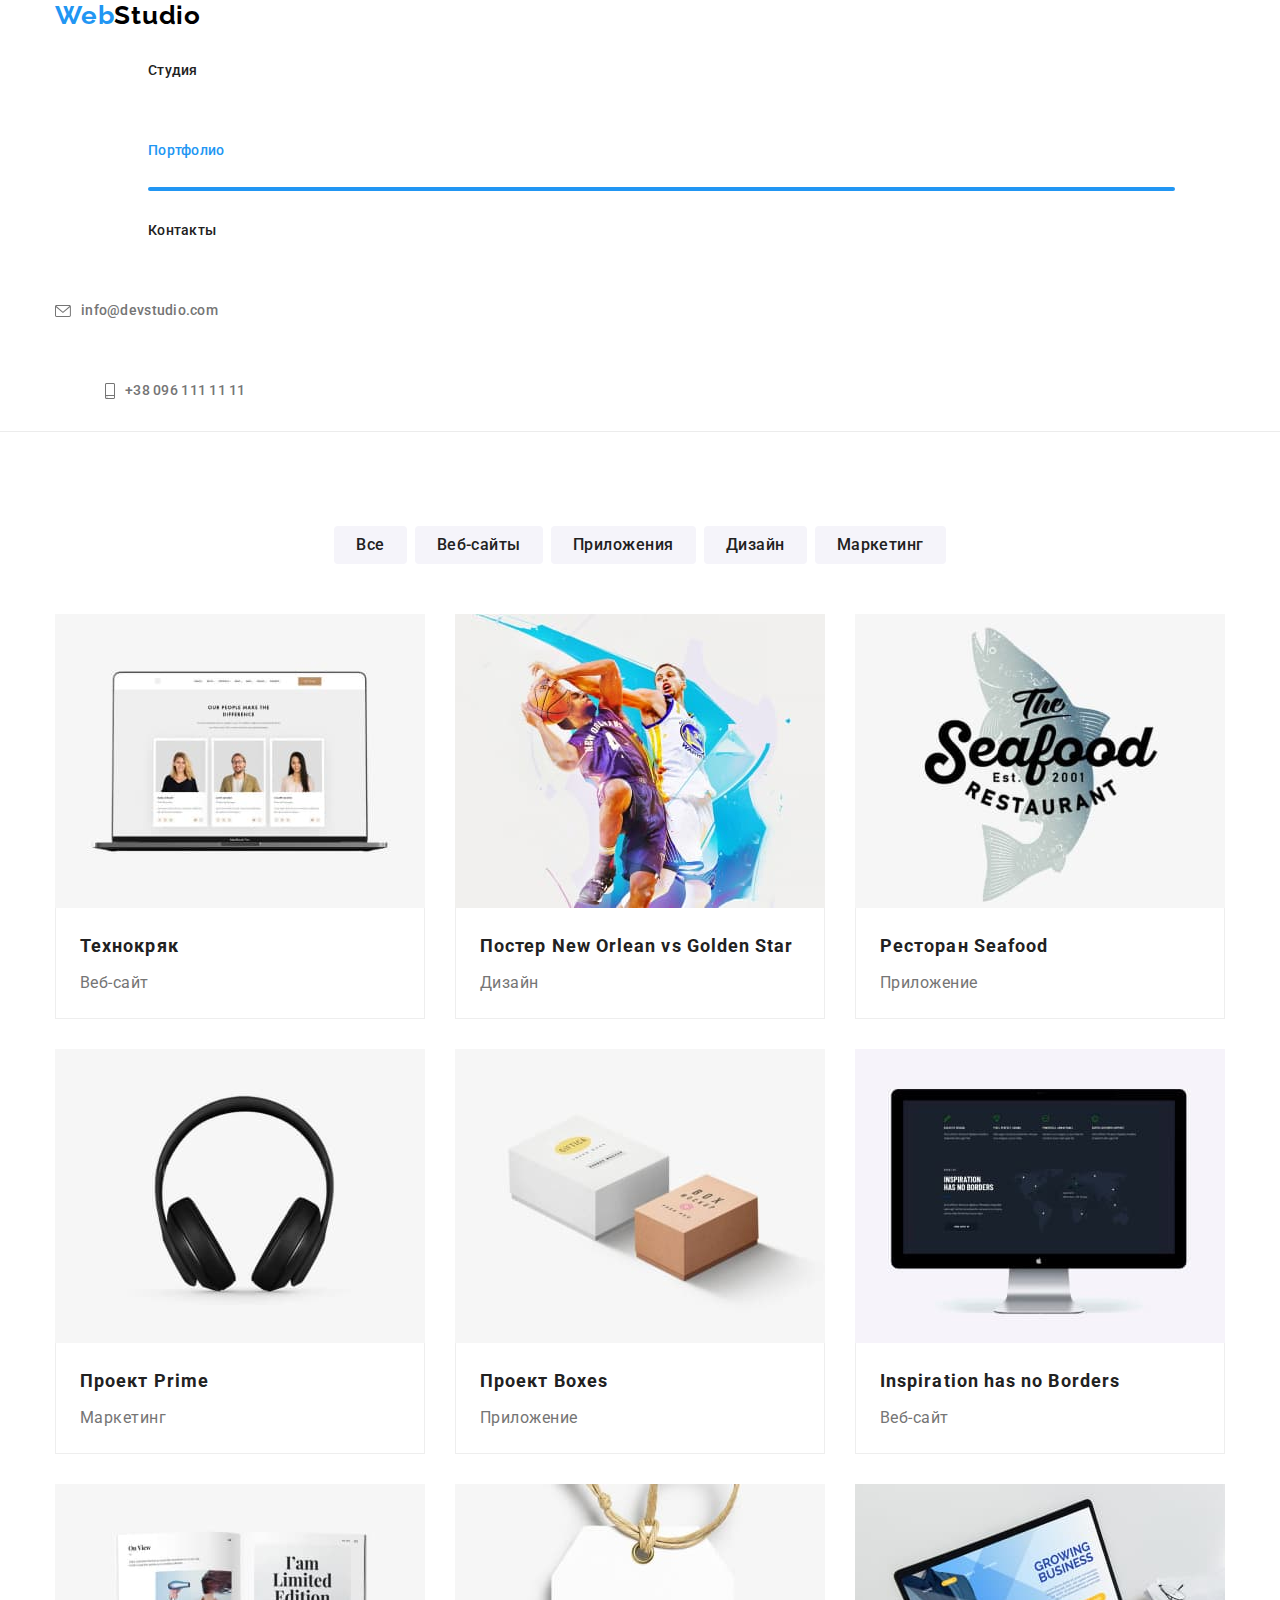
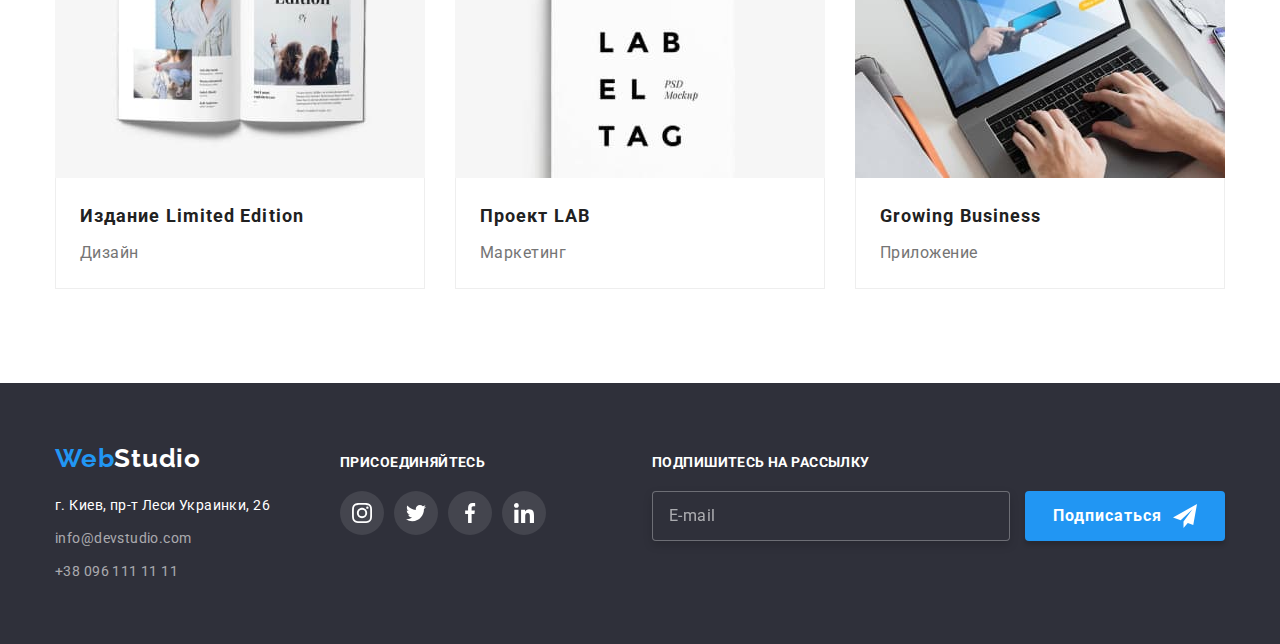
==== portfolio.html @ 49acf30d "Переносит файлы из 7 д.з." ====
<!DOCTYPE html>
<html lang="en">

<head>
    <meta charset="UTF-8">
    <meta name="viewport" content="width=device-width, initial-scale=1.0">
    <title>Document</title>
   
    <link rel="preconnect" href="https://fonts.gstatic.com">
    <link href="https://fonts.googleapis.com/css2?family=Raleway:wght@700&family=Roboto:wght@400;500;700;900&display=swap"
        rel="stylesheet">
    <link rel="stylesheet" href="https://cdnjs.cloudflare.com/ajax/libs/modern-normalize/1.0.0/modern-normalize.min.css">
    <link rel="stylesheet" href="./css/main.min.css">
    
</head>

<body>
<header>
    <div class="container main-nav">
        <nav class="nav">
            <a href="/" class="logo"> Web<span class="logo-header">Studio</span> </a>
            <ul class="site-naw">
                <li class="item"><a href="./index.html" class="link">Студия</a></li>
                <li class="item"><a href="./portfolio.html" class="link current">Портфолио</a></li>
                <li class="item"><a href="" class="link">Контакты</a></li>
            </ul>
        </nav>

        <ul class="contacts-header">
            <li class="item"><a href="mailto:info@devstudio.com" class="contacts">
                    <svg class="contacts-icon" width="16px" height="12px">
                        <use href="./imeges/symbol-defs.svg#icon-mail"></use>
                    </svg>
                    info@devstudio.com</a></li>
            <li class="item"><a href="tel:+380961111111" class="contacts">
                    <svg class="contacts-icon" width="10px" height="16px">
                        <use href="./imeges/symbol-defs.svg#icon-tel"></use>
                    </svg>
                    +38 096 111 11 11</a></li>
        </ul>
    </div>
</header>
    <main>
      <section class="portfolio">
          <div class="container">
            <h1 class="visually-hidden">Портфолио</h1>
            <ul class="portfolio-button">
               <li class="item"><button type="button" class="button">Все</button></li>
               <li class="item"><button type="button" class="button">Веб-сайты</button></li>
               <li class="item"><button type="button" class="button">Приложения</button></li>
               <li class="item"><button type="button" class="button">Дизайн</button></li>
               <li class="item"><button type="button" class="button">Маркетинг</button></li>
            </ul>
            <ul class="portfolio-item">
                <li class="item"> <a href="" class="portfolio-link">
                    <div class="portfolio-thumb">
                    <img src="./imeges/technocryk.jpg" alt="Технокряк" width="370">
                    <div class="portfolio-overlay">
                    <p class="text">Технокряк это современная площадка распространения коронавируса. Компании используют эту платформу для цифрового
                    шпионажа и атак на защищённые сервера конкурентов.</p>
                    </div>
                    </div>
                    <div class="portfolio-card">
                      <h2>Технокряк</h2>
                      <p class="subtitle">Веб-сайт</p>
                    </div>
                    </a>
               
                </li>
                <li class="item"> <a href="" class="portfolio-link">
                    <div class="portfolio-thumb">
                    <img src="./imeges/poster.jpg" alt="Постер New Orlean vs Golden Star" width="370">
                    <div class="portfolio-overlay">
                        <p class="text">Технокряк это современная площадка распространения коронавируса. Компании используют эту платформу
                            для цифрового
                            шпионажа и атак на защищённые сервера конкурентов.</p>
                    </div>
                    </div>
                    <div class="portfolio-card">
                      <h2>Постер New Orlean vs Golden Star</h2>
                      <p class="subtitle">Дизайн</p>
                    </div>
                    </a>
                </li>
                <li class="item"> <a href="" class="portfolio-link">
                    <div class="portfolio-thumb">
                    <img src="./imeges/restaurant.jpg" alt="Ресторан Seafood" width="370">
                    <div class="portfolio-overlay">
                        <p class="text">Технокряк это современная площадка распространения коронавируса. Компании используют эту платформу
                            для цифрового
                            шпионажа и атак на защищённые сервера конкурентов.</p>
                    </div>
                    </div>
                    <div class="portfolio-card">
                      <h2>Ресторан Seafood</h2>
                      <p class="subtitle">Приложение</p>
                    </div>
                    </a>
                </li>
                <li class="item"> <a href="" class="portfolio-link">
                    <div class="portfolio-thumb">
                    <img src="./imeges/prime.jpg" alt="Проект Prime" width="370">
                    <div class="portfolio-overlay">
                        <p class="text">Технокряк это современная площадка распространения коронавируса. Компании используют эту платформу
                            для цифрового
                            шпионажа и атак на защищённые сервера конкурентов.</p>
                    </div>
                    </div>
                    <div class="portfolio-card">
                      <h2>Проект Prime</h2>
                      <p class="subtitle">Маркетинг</p>
                    </div>
                    </a>
                </li>
                <li class="item"> <a href="" class="portfolio-link">
                    <div class="portfolio-thumb">
                    <img src="./imeges/boxes.jpg" alt="Проект Boxes" width="370">
                    <div class="portfolio-overlay">
                        <p class="text">Технокряк это современная площадка распространения коронавируса. Компании используют эту платформу
                            для цифрового
                            шпионажа и атак на защищённые сервера конкурентов.</p>
                    </div>
                    </div>
                    <div class="portfolio-card">
                      <h2>Проект Boxes</h2>
                      <p class="subtitle">Приложение</p>
                    </div>
                    </a>
                </li>
                <li class="item"> <a href="" class="portfolio-link">
                    <div class="portfolio-thumb">
                    <img src="./imeges/inspiration.jpg" alt="Inspiration has no Borders" width="370">
                    <div class="portfolio-overlay">
                        <p class="text">Технокряк это современная площадка распространения коронавируса. Компании используют эту платформу
                            для цифрового
                            шпионажа и атак на защищённые сервера конкурентов.</p>
                    </div>
                    </div>
                    <div class="portfolio-card">
                       <h2>Inspiration has no Borders</h2>
                       <p class="subtitle">Веб-сайт</p>
                    </div>
                    </a>
                </li>
                <li class="item"> <a href="" class="portfolio-link">
                    <div class="portfolio-thumb">
                    <img src="./imeges/edition.jpg" alt="Издание Limited Edition" width="370">
                    <div class="portfolio-overlay">
                        <p class="text">Технокряк это современная площадка распространения коронавируса. Компании используют эту платформу
                            для цифрового
                            шпионажа и атак на защищённые сервера конкурентов.</p>
                    </div>
                    </div>
                    <div class="portfolio-card">
                      <h2>Издание Limited Edition</h2>
                      <p class="subtitle">Дизайн</p>
                    </div>
                    </a>
                </li>
                <li class="item"> <a href="" class="portfolio-link">
                    <div class="portfolio-thumb">
                    <img src="./imeges/lab.jpg" alt="Проект LAB" width="370">
                    <div class="portfolio-overlay">
                        <p class="text">Технокряк это современная площадка распространения коронавируса. Компании используют эту платформу
                            для цифрового
                            шпионажа и атак на защищённые сервера конкурентов.</p>
                    </div>
                    </div>
                    <div class="portfolio-card">
                       <h2>Проект LAB</h2>
                       <p class="subtitle">Маркетинг</p>
                    </div>
                    </a>
                </li>
                <li class="item"> <a href="" class="portfolio-link">
                    <div class="portfolio-thumb">
                    <img src="./imeges/business.jpg" alt="Growing Business" width="370">
                    <div class="portfolio-overlay">
                        <p class="text">Технокряк это современная площадка распространения коронавируса. Компании используют эту платформу
                            для цифрового
                            шпионажа и атак на защищённые сервера конкурентов.</p>
                    </div>
                    </div>
                    <div class="portfolio-card">
                       <h2>Growing Business</h2>
                       <p class="subtitle">Приложение</p>
                    </div>
                    </a>
                </li>
            </ul>
            </div>
       </section>


    </main>
    <footer>
        <div class="container footer">
            <div>
                <a href="/" class="logo">Web<span class="logo-footer">Studio</span> </a>
                <address>
                    г. Киев, пр-т Леси Украинки, 26
                    <a href="mailto:info@devstudio.com" class="mail">info@devstudio.com</a>
                    <a href="tel:+380961111111">+38 096 111 11 11</a>
                </address>
            </div>
            <div class="social-networks-footer">
                <p>присоединяйтесь</p>
                <ul class="networks">
                    <li class="networks-item">
                        <a href="" class="networks-link">
                            <svg class="networks-icon">
                                <use href="./imeges/symbol-defs.svg#icon-instagram"></use>
                            </svg>
                        </a>
                    </li>
                    <li class="networks-item">
                        <a href="" class="networks-link">
                            <svg class="networks-icon">
                                <use href="./imeges/symbol-defs.svg#icon-twitter"></use>
                            </svg>
                        </a>
                    </li>
                    <li class="networks-item">
                        <a href="" class="networks-link">
                            <svg class="networks-icon">
                                <use href="./imeges/symbol-defs.svg#icon-facebook"></use>
                            </svg>
                        </a>
                    </li>
                    <li class="networks-item">
                        <a href="" class="networks-link">
                            <svg class="networks-icon">
                                <use href="./imeges/symbol-defs.svg#icon-linkedin"></use>
                            </svg>
                        </a>
                    </li>
                </ul>
            </div>
        <form class="form-footer">
            <p>Подпишитесь на рассылку</p>
        
            <label class="subscription">
                <input class="email-footer" type="email" name="subscription" placeholder="E-mail">
            </label>
        
            <button type="submit" class="button-form-footer">Подписаться
                <svg class="button-send" width="24px" height="24px">
                    <use href="./imeges/symbol-defs.svg#icon-send"></use>
                </svg>
        
            </button>
        </form>
        </div>
    </footer>
</body>
</html>
---- css/main.min.css ----
.visually-hidden{position:absolute;width:1px;height:1px;margin:-1px;border:0;padding:0;white-space:nowrap;-webkit-clip-path:inset(100%);clip-path:inset(100%);clip:rect(0 0 0 0);overflow:hidden}body{color:#757575;font-family:Roboto,sans-serif}ul{padding:0;margin:0;list-style:none}a{text-decoration:none}img{display:block;max-width:100%;height:auto}.container{margin-left:auto;margin-right:auto;padding-left:15px;padding-right:15px}@media screen and (min-width: 480px){.container{width:480px}}@media screen and (min-width: 768px){.container{width:768px}}@media screen and (min-width: 1200px){.container{width:1200px}}header{border-bottom-width:1px;border-bottom-style:solid;border-bottom-color:#ececec;background:#fff}.site-naw{margin-left:93px;font-weight:500;font-size:14px;line-height:1.14;letter-spacing:.02em}.site-naw .item:not(:last-child){margin-right:50px}.site-naw .link{display:block;padding-top:32px;padding-bottom:32px;color:#212121;-webkit-transition:250ms cubic-bezier(0.4, 0, 0.2, 1);transition:250ms cubic-bezier(0.4, 0, 0.2, 1)}.site-naw .link:hover,.site-naw .link:focus,.site-naw .link.current{color:#2196f3}.site-naw .link.current{position:relative}.site-naw .link.current::after{position:absolute;left:0;bottom:0;content:"";display:block;width:100%;height:4px;border-radius:2px;background:#2196f3}.contacts-header{margin-left:auto;font-weight:500;font-size:14px;line-height:1.14;letter-spacing:.02em}.contacts-header .item+.item{margin-left:50px}.contacts{display:-webkit-box;display:-ms-flexbox;display:flex;-webkit-box-align:center;-ms-flex-align:center;align-items:center;padding-top:32px;padding-bottom:32px;color:#757575;-webkit-transition:250ms cubic-bezier(0.4, 0, 0.2, 1);transition:250ms cubic-bezier(0.4, 0, 0.2, 1)}.contacts:hover,.contacts:focus{color:#2196f3}.contacts-icon{margin-right:10px;fill:currentColor}.logo{color:#2196f3;font-family:Raleway,sans-serif;font-weight:700;font-size:26px;line-height:1.19;letter-spacing:.03em}.logo-header{color:#000000}.logo-footer{color:#fff}footer{padding-top:60px;padding-bottom:60px;background:#2f303a}address{margin-top:20px;color:#fff;font-style:normal;font-weight:400;font-size:14px;line-height:1.71;letter-spacing:.03em}address>a{color:rgba(255,255,255,0.6);font-weight:400;font-size:14px;line-height:1.71;letter-spacing:.03em;-webkit-transition:250ms cubic-bezier(0.4, 0, 0.2, 1);transition:250ms cubic-bezier(0.4, 0, 0.2, 1)}address>a:hover,address>a:focus{color:#2196f3}.mail{display:block;margin-top:9px;margin-bottom:9px}.footer{display:-webkit-box;display:-ms-flexbox;display:flex}.social-networks-footer{width:206px;height:80px;margin-top:12px;margin-left:70px}.social-networks-footer p,.form-footer p{margin-top:0;margin-bottom:20px;color:#fff;font-weight:700;font-size:14px;line-height:1.14;letter-spacing:.03em;text-transform:uppercase}.networks{display:-webkit-box;display:-ms-flexbox;display:flex}.networks-item:not(:last-child){margin-right:10px}.networks-link{display:-webkit-box;display:-ms-flexbox;display:flex;-webkit-box-pack:center;-ms-flex-pack:center;justify-content:center;-webkit-box-align:center;-ms-flex-align:center;align-items:center;width:44px;height:44px;border-radius:50%;background-color:rgba(255,255,255,0.1);-webkit-transition:250ms cubic-bezier(0.4, 0, 0.2, 1);transition:250ms cubic-bezier(0.4, 0, 0.2, 1)}.networks-link:hover{background-color:#2196f3}.networks-icon{width:20px;height:20px;fill:#fff}.form-footer{margin-top:12px;margin-left:auto}.email-footer{width:358px;height:50px;padding:15px 16px;border:1px solid rgba(255,255,255,0.3);border-radius:4px;background:#2f303a;color:#fff;font-weight:400;font-size:16px;line-height:1.25;letter-spacing:.03em;-webkit-filter:drop-shadow(0px 4px 4px rgba(0,0,0,0.15));filter:drop-shadow(0px 4px 4px rgba(0,0,0,0.15))}.email-footer::-webkit-input-placeholder{color:rgba(255,255,255,0.6);font-weight:400;font-size:16px;line-height:1.25;letter-spacing:.03em}.email-footer:-ms-input-placeholder{color:rgba(255,255,255,0.6);font-weight:400;font-size:16px;line-height:1.25;letter-spacing:.03em}.email-footer::-ms-input-placeholder{color:rgba(255,255,255,0.6);font-weight:400;font-size:16px;line-height:1.25;letter-spacing:.03em}.email-footer::placeholder{color:rgba(255,255,255,0.6);font-weight:400;font-size:16px;line-height:1.25;letter-spacing:.03em}.subscription{margin:0;padding:0}.button-form-footer{display:-webkit-inline-box;display:-ms-inline-flexbox;display:inline-flex;-webkit-box-pack:justify;-ms-flex-pack:justify;justify-content:space-between;-webkit-box-align:center;-ms-flex-align:center;align-items:center;width:200px;height:50px;margin-left:11px;padding:10px 28px 10px 28px;border-radius:4px;border:none;background-color:#2196f3;color:#fff;font-family:inherit;font-weight:700;font-size:16px;line-height:1.88;letter-spacing:.06em;cursor:pointer;-webkit-box-shadow:0px 4px 4px rgba(0,0,0,0.15);box-shadow:0px 4px 4px rgba(0,0,0,0.15)}.hero{height:600px;margin-left:auto;margin-right:auto;padding-top:200px;padding-bottom:200px;background:#2f303a;background-image:-webkit-gradient(linear, left top, right top, from(rgba(47,48,58,0.4)), to(rgba(47,48,58,0.4))),url(../imeges/hero-image.jpg);background-image:linear-gradient(to right, rgba(47,48,58,0.4), rgba(47,48,58,0.4)),url(../imeges/hero-image.jpg);background-repeat:no-repeat;background-position:center}.hero-title{margin-top:0;margin-bottom:30px;color:#fff;font-weight:900;font-size:44px;line-height:1.36;letter-spacing:.06em;text-align:center;text-transform:uppercase}.button-hero{display:-webkit-box;display:-ms-flexbox;display:flex;-webkit-box-align:center;-ms-flex-align:center;align-items:center;text-align:center;margin-left:auto;margin-right:auto;padding:10px 32px;border-radius:4px;border:0;background-color:#2196f3;color:#fff;font-family:inherit;font-weight:700;font-size:16px;line-height:1.88;letter-spacing:.06em;cursor:pointer;-webkit-box-shadow:0px 4px 4px rgba(0,0,0,0.15);box-shadow:0px 4px 4px rgba(0,0,0,0.15);-webkit-transition:250ms cubic-bezier(0.4, 0, 0.2, 1);transition:250ms cubic-bezier(0.4, 0, 0.2, 1)}.button-hero:hover,.button-hero:focus{background:#188ce8}.benefits,.preview,.portfolio{background:#fff}.benefits{padding-top:94px;padding-bottom:94px}.benefits-item{display:-webkit-box;display:-ms-flexbox;display:flex}.benefits-item .item:not(:last-child){margin-right:30px}.icon{width:270px;height:120px;padding:25px 100px;margin-bottom:30px;border-radius:4px;background:#f5f4fa}.benefits-icon{width:70px;height:70px}.benefits h2{margin-top:0;margin-bottom:0}.benefits h3{margin-top:0;margin-bottom:10;color:#212121;font-weight:700;font-size:14px;line-height:1.14;letter-spacing:.03em;text-transform:uppercase}.benefits p{margin-top:0;margin-bottom:0;width:270px;color:#757575;font-weight:400;font-size:14px;line-height:1.71;letter-spacing:.03em}.preview{padding-top:0;padding-bottom:94px}.preview h2,.command h2,.clients h2{margin-top:0;margin-bottom:50px;color:#212121;font-weight:700;font-size:36px;line-height:1.16;letter-spacing:.03em;text-align:center}.preview-item{display:-webkit-box;display:-ms-flexbox;display:flex}.preview-item .item:not(:last-child){margin-right:30px}.preview-item .item{position:relative}.preview-title{position:absolute;left:0;bottom:0;display:-webkit-box;display:-ms-flexbox;display:flex;-webkit-box-pack:center;-ms-flex-pack:center;justify-content:center;-webkit-box-align:center;-ms-flex-align:center;align-items:center;margin-top:0;margin-bottom:0;width:100%;height:70px;background:rgba(47,48,58,0.8);color:#fff;font-weight:700;font-size:14px;line-height:1.14;letter-spacing:.03em;text-transform:uppercase}.command{padding-top:94px;padding-bottom:94px;background:#f5f4fa}.command-item{display:-webkit-box;display:-ms-flexbox;display:flex}.command-item .item{padding-bottom:30px;overflow:hidden;border-radius:0px 0px 4px 4px;background:#fff;-webkit-box-shadow:0px 1px 3px rgba(0,0,0,0.12),0px 1px 1px rgba(0,0,0,0.14),0px 2px 1px rgba(0,0,0,0.2);box-shadow:0px 1px 3px rgba(0,0,0,0.12),0px 1px 1px rgba(0,0,0,0.14),0px 2px 1px rgba(0,0,0,0.2)}.command-item .item:not(:last-child){margin-right:30px}.command h3{margin-top:30px;margin-bottom:10px;color:#212121;font-weight:500;font-size:16px;line-height:1.19;letter-spacing:.03em;text-align:center}.command p{margin-top:0;margin-bottom:16px;color:#757575;font-weight:400;font-size:16px;line-height:1.19;letter-spacing:.03em;text-align:center}.social-networks{display:-webkit-box;display:-ms-flexbox;display:flex;padding-right:32px;padding-left:32px}.social-networks-link{display:-webkit-box;display:-ms-flexbox;display:flex;-webkit-box-pack:center;-ms-flex-pack:center;justify-content:center;-webkit-box-align:center;-ms-flex-align:center;align-items:center;width:44px;height:44px;border-radius:50%;color:#afb1b8;-webkit-transition:250ms cubic-bezier(0.4, 0, 0.2, 1);transition:250ms cubic-bezier(0.4, 0, 0.2, 1)}.social-networks-link:hover,.social-networks-link:focus{background-color:#2196f3;color:#fff}.social-networks-item:not(:last-child){margin-right:10px}.social-networks-icon{width:20px;height:20px;fill:currentColor}.clients{padding-top:94px;padding-bottom:94px}.clients-item{display:-webkit-box;display:-ms-flexbox;display:flex}.clients-item .item:not(:last-child){margin-right:30px}.clients-link{display:-webkit-box;display:-ms-flexbox;display:flex;-webkit-box-align:center;-ms-flex-align:center;align-items:center;-webkit-box-pack:center;-ms-flex-pack:center;justify-content:center;width:170px;height:90px;border:1px solid;border-radius:4px;color:#afb1b8;-webkit-transition:250ms cubic-bezier(0.4, 0, 0.2, 1);transition:250ms cubic-bezier(0.4, 0, 0.2, 1)}.clients-link:hover,.clients-link:focus{color:#2196f3}.clients-icon{fill:currentColor}.portfolio{padding-top:94px;padding-bottom:94px}.portfolio-button{display:-webkit-box;display:-ms-flexbox;display:flex;-webkit-box-pack:center;-ms-flex-pack:center;justify-content:center;margin-bottom:50px}.button{padding:6px 22px;border-radius:4px;border:0;background:#f5f4fa;color:#212121;font-family:inherit;font-weight:500;font-size:16px;line-height:1.62;letter-spacing:.03em;text-align:center;cursor:pointer;-webkit-transition:250ms cubic-bezier(0.4, 0, 0.2, 1);transition:250ms cubic-bezier(0.4, 0, 0.2, 1)}.button:hover,.button:focus{background:#2196f3;color:#fff;-webkit-box-shadow:0px 3px 1px rgba(0,0,0,0.1),0px 1px 2px rgba(0,0,0,0.08),0px 2px 2px rgba(0,0,0,0.12);box-shadow:0px 3px 1px rgba(0,0,0,0.1),0px 1px 2px rgba(0,0,0,0.08),0px 2px 2px rgba(0,0,0,0.12)}.portfolio-button .item:not(:last-child){margin-right:8px}.portfolio h1{margin-top:0;margin-bottom:0}.portfolio-item{display:-webkit-box;display:-ms-flexbox;display:flex;-ms-flex-wrap:wrap;flex-wrap:wrap}.portfolio-card{padding:20px 24px;border-right-width:1px;border-right-style:solid;border-right-color:#eee;border-bottom-width:1px;border-bottom-style:solid;border-bottom-color:#eee;border-left-width:1px;border-left-style:solid;border-left-color:#eee}.portfolio-item .item{width:calc((100% - 60px) / 3);margin-right:30px;margin-bottom:30px;overflow:hidden;-webkit-transition:250ms cubic-bezier(0.4, 0, 0.2, 1);transition:250ms cubic-bezier(0.4, 0, 0.2, 1)}.portfolio-item .item:hover,.portfolio-item .item:focus{-webkit-box-shadow:0px 1px 1px rgba(0,0,0,0.12),0px 4px 4px rgba(0,0,0,0.06),1px 4px 6px rgba(0,0,0,0.16);box-shadow:0px 1px 1px rgba(0,0,0,0.12),0px 4px 4px rgba(0,0,0,0.06),1px 4px 6px rgba(0,0,0,0.16)}.portfolio-item .item:nth-child(3n){margin-right:0}.portfolio-item .item:nth-last-child(-n+3){margin-bottom:0}.portfolio-thumb{position:relative;overflow:hidden}.portfolio-overlay{position:absolute;bottom:0;left:0;width:100%;height:100%;background:rgba(33,150,243,0.9);-webkit-transform:translateY(100%);transform:translateY(100%);-webkit-transition:-webkit-transform 250ms cubic-bezier(0.4, 0, 0.2, 1);transition:-webkit-transform 250ms cubic-bezier(0.4, 0, 0.2, 1);transition:transform 250ms cubic-bezier(0.4, 0, 0.2, 1);transition:transform 250ms cubic-bezier(0.4, 0, 0.2, 1), -webkit-transform 250ms cubic-bezier(0.4, 0, 0.2, 1)}.text{position:absolute;top:50%;left:50%;-webkit-transform:translate(-50%, -50%);transform:translate(-50%, -50%);display:inline-block;margin:0;width:322px;height:168px;color:#fff;font-weight:400;font-size:18px;line-height:1.55;letter-spacing:.03em}.portfolio-link:hover .portfolio-overlay,.portfolio-link:focus .portfolio-overlay{-webkit-transform:translateY(0);transform:translateY(0)}.portfolio h2{margin-top:0;margin-bottom:4px;color:#212121;font-weight:700;font-size:18px;line-height:2;letter-spacing:.06em}.subtitle{margin-top:0;margin-bottom:0;color:#757575;font-weight:400;font-size:16px;line-height:1.88;letter-spacing:.03em}.backdrop{position:fixed;z-index:2;top:0;left:0;width:100%;height:100%;background:rgba(0,0,0,0.2);opacity:1;-webkit-transition:opacity 250ms cubic-bezier(0.4, 0, 0.2, 1);transition:opacity 250ms cubic-bezier(0.4, 0, 0.2, 1)}.backdrop.is-hidden{opacity:0;pointer-events:none}.backdrop.is-hidden .modal{-webkit-transform:translate(-50%, -50%) scale(1, 1);transform:translate(-50%, -50%) scale(1, 1)}.modal{position:absolute;top:50%;left:50%;width:528px;height:581px;border-radius:4px;padding:40px;background:#fff;-webkit-box-shadow:0px 1px 3px rgba(0,0,0,0.12),0px 1px 1px rgba(0,0,0,0.14),0px 2px 1px rgba(0,0,0,0.2);box-shadow:0px 1px 3px rgba(0,0,0,0.12),0px 1px 1px rgba(0,0,0,0.14),0px 2px 1px rgba(0,0,0,0.2);-webkit-transform:translate(-50%, -50%) scale(1);transform:translate(-50%, -50%) scale(1);-webkit-transition:-webkit-transform 250ms cubic-bezier(0.4, 0, 0.2, 1);transition:-webkit-transform 250ms cubic-bezier(0.4, 0, 0.2, 1);transition:transform 250ms cubic-bezier(0.4, 0, 0.2, 1);transition:transform 250ms cubic-bezier(0.4, 0, 0.2, 1), -webkit-transform 250ms cubic-bezier(0.4, 0, 0.2, 1)}.button-modal{position:absolute;top:8px;right:8px;width:30px;height:30px;border-radius:50%;cursor:pointer;background:#fff;border:1px solid rgba(0,0,0,0.1);color:#000000;-webkit-transition:250ms cubic-bezier(0.4, 0, 0.2, 1);transition:250ms cubic-bezier(0.4, 0, 0.2, 1)}.button-modal:hover,.button-modal:focus{outline:#ffffff00;color:#2196f3}.close{fill:currentColor}.caption-modal{margin-top:0;margin-bottom:12px;color:#212121;font-weight:700;font-size:20px;line-height:1.15;letter-spacing:.03em;text-align:center}.modal-name,.modal-phone,.modal-email{position:relative;display:block;margin-bottom:10px}.person,.phone,.email{position:absolute;bottom:11px;left:12px;margin:0;color:#000000;fill:currentColor}.input-name,.input-tel,.input-email{width:100%;height:40px;padding-left:42px;border:1px solid rgba(33,33,33,0.2);border-radius:4px;-webkit-transition:250ms cubic-bezier(0.4, 0, 0.2, 1);transition:250ms cubic-bezier(0.4, 0, 0.2, 1)}.input-name:focus,.input-name:focus,.input-name:focus,.input-tel:focus,.input-tel:focus,.input-tel:focus,.input-email:focus,.input-email:focus,.input-email:focus{outline:transparent;border:1px solid #2196f3}.input-name:focus+.person,.input-tel:focus+.phone,.input-email:focus+.email{color:#2196f3}.comment{resize:none;width:100%;height:120px;margin-bottom:20px;padding:12px 16px;border:1px solid rgba(33,33,33,0.2);border-radius:4px}.comment:focus{outline:transparent;border:1px solid #2196f3}.comment::-webkit-input-placeholder{color:rgba(117,117,117,0.5);font-weight:400;font-size:12px;line-height:1.16;letter-spacing:.01em}.comment:-ms-input-placeholder{color:rgba(117,117,117,0.5);font-weight:400;font-size:12px;line-height:1.16;letter-spacing:.01em}.comment::-ms-input-placeholder{color:rgba(117,117,117,0.5);font-weight:400;font-size:12px;line-height:1.16;letter-spacing:.01em}.comment::placeholder{color:rgba(117,117,117,0.5);font-weight:400;font-size:12px;line-height:1.16;letter-spacing:.01em}.modal-name span,.modal-phone span,.modal-email span,.modal-comment span{display:block;margin-top:0;margin-bottom:4px;color:#757575;font-weight:400;font-size:12px;line-height:1.17;letter-spacing:.01em}.modal-agreement span{color:#757575;font-weight:400;font-size:14px;line-height:1.71;letter-spacing:.03em}.contract{margin-left:5px;color:#2196f3;-webkit-text-decoration-line:underline;text-decoration-line:underline}.check-input{position:absolute;width:1px;height:1px;margin:-1px;border:0;padding:0;white-space:nowrap;-webkit-clip-path:inset(100%);clip-path:inset(100%);clip:rect(0 0 0 0);overflow:hidden}.check-box{position:absolute;width:16px;height:15px;left:52px;bottom:124px;background-image:url(../imeges/check-off.svg)}.check-input:checked+.check-box{background-image:url(../imeges/check-on.svg)}.check{display:-webkit-box;display:-ms-flexbox;display:flex;-webkit-box-pack:end;-ms-flex-pack:end;justify-content:flex-end;margin-right:12px}.send{width:200px;height:50px;border-radius:4px;border:0;margin-top:30px;margin-left:124px;background:#2196f3;font-weight:700;font-size:16px;line-height:1.88;letter-spacing:.06em;color:#fff;-webkit-box-shadow:0px 4px 4px rgba(0,0,0,0.15);box-shadow:0px 4px 4px rgba(0,0,0,0.15);cursor:pointer;-webkit-transition:250ms cubic-bezier(0.4, 0, 0.2, 1);transition:250ms cubic-bezier(0.4, 0, 0.2, 1)}.send:hover,.send:focus{background:#188ce8}
/*# sourceMappingURL=main.min.css.map */
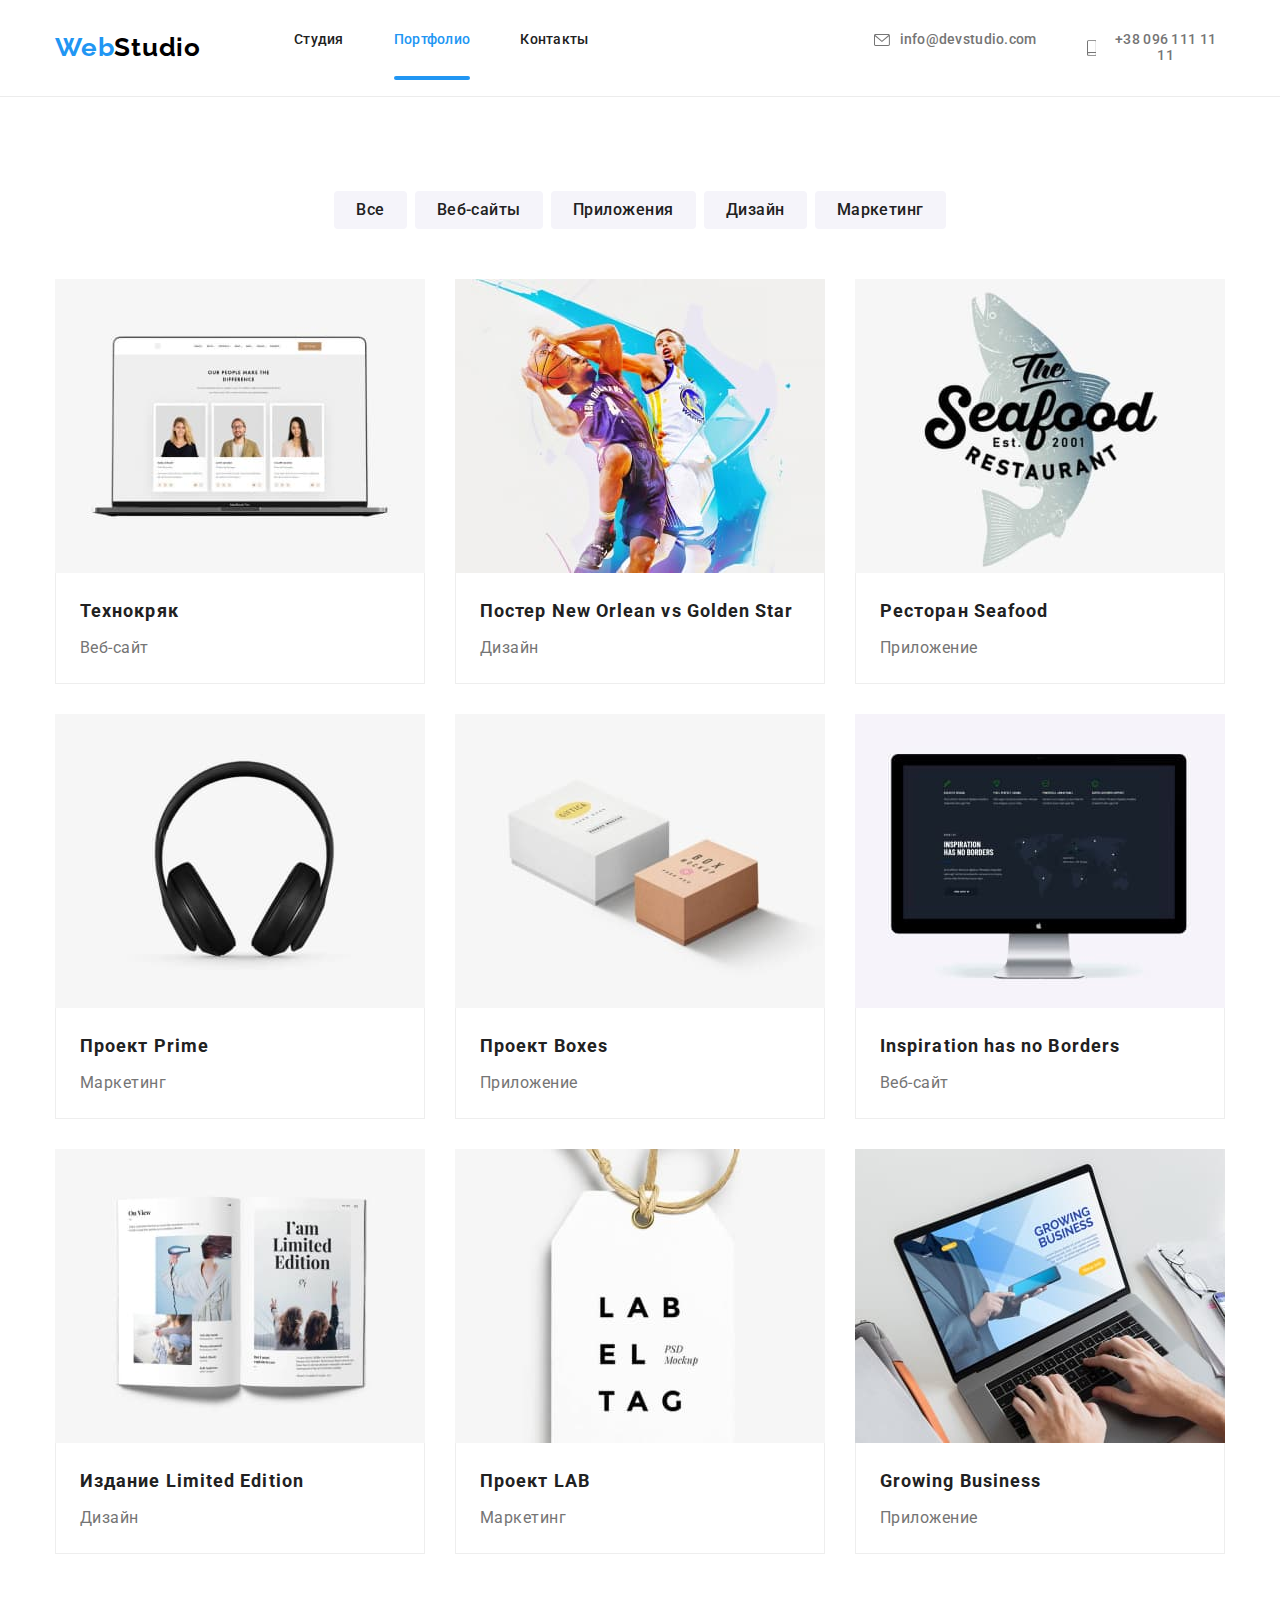
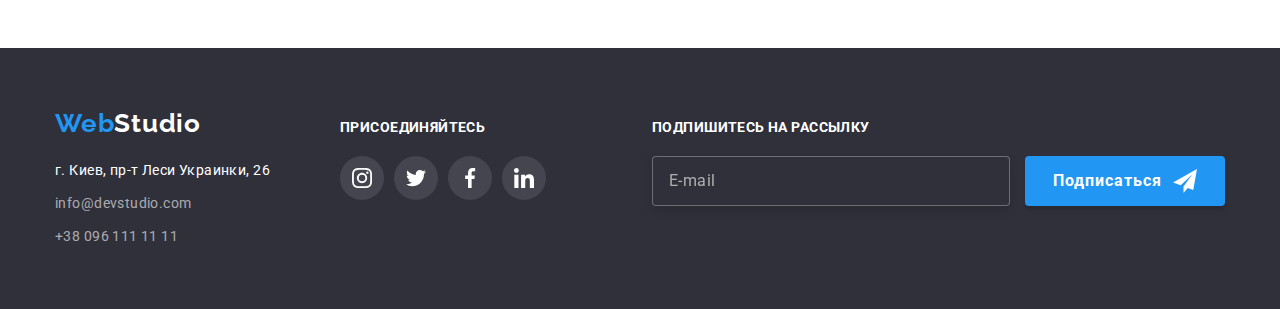
==== commit 583bbfda: "Добавляет адаптивную верстку странице portfolio" ====
--- a/portfolio.html
+++ b/portfolio.html
@@ -17,27 +17,42 @@
 <body>
 <header>
     <div class="container main-nav">
-        <nav class="nav">
-            <a href="/" class="logo"> Web<span class="logo-header">Studio</span> </a>
+        <div class="naw">
+
+            <a href="#" class="logo ">Web<span class="logo-header">Studio</span></a>
+
+            <button type="button" class="menu-button" aria-expanded="false" aria-controls="menu-container"
+                data-menu-button>
+                <svg width="40px" height="40px" aria-label="Переключатель мобильного меню">
+                    <use class="icon-cross" href="./imeges/symbol-defs.svg#icon-close-menu"></use>
+                    <use class="icon-menu" href="./imeges/symbol-defs.svg#icon-menu"></use> -->
+
+                </svg>
+            </button>
+
+        </div>
+
+        <div class="menu-container" id="menu-container" data-menu>
             <ul class="site-naw">
                 <li class="item"><a href="./index.html" class="link">Студия</a></li>
                 <li class="item"><a href="./portfolio.html" class="link current">Портфолио</a></li>
                 <li class="item"><a href="" class="link">Контакты</a></li>
             </ul>
-        </nav>
-
-        <ul class="contacts-header">
-            <li class="item"><a href="mailto:info@devstudio.com" class="contacts">
-                    <svg class="contacts-icon" width="16px" height="12px">
-                        <use href="./imeges/symbol-defs.svg#icon-mail"></use>
-                    </svg>
-                    info@devstudio.com</a></li>
-            <li class="item"><a href="tel:+380961111111" class="contacts">
-                    <svg class="contacts-icon" width="10px" height="16px">
-                        <use href="./imeges/symbol-defs.svg#icon-tel"></use>
-                    </svg>
-                    +38 096 111 11 11</a></li>
-        </ul>
+
+            <ul class="contacts-header">
+                <li class="item"><a href="mailto:info@devstudio.com" class="contacts">
+                        <svg class="contacts-icon" width="16px" height="12px">
+                            <use href="./imeges/symbol-defs.svg#icon-mail"></use>
+                        </svg>
+                        info@devstudio.com</a></li>
+                <li class="item"><a href="tel:+380961111111" class="contacts">
+                        <svg class="contacts-icon" width="10px" height="16px">
+                            <use href="./imeges/symbol-defs.svg#icon-tel"></use>
+                        </svg>
+                        +38 096 111 11 11</a></li>
+            </ul>
+        </div>
+
     </div>
 </header>
     <main>
@@ -54,7 +69,23 @@
             <ul class="portfolio-item">
                 <li class="item"> <a href="" class="portfolio-link">
                     <div class="portfolio-thumb">
-                    <img src="./imeges/technocryk.jpg" alt="Технокряк" width="370">
+                      <!-- <picture>
+
+                        <source 
+                          srcset="./imeges/technocryk+.webp 1x, ./imeges/technocryk@2x.webp 2x" 
+                          type="image/webp" 
+                        /> 
+
+                        <img 
+                          srcset="./imeges/technocryk+.jpg 1x, ./imeges/technocryk@2x.jpg 2x" 
+                          src="./imeges/technocryk+.jpg" 
+                          alt="Технокряк" 
+                          sizes="(min-width: 1200px) 33.333vw, (min-width: 768px) 50vw, 100vw "
+                        />
+
+                      </picture> -->
+
+                    <img src="./imeges/technocryk.jpg" alt="Технокряк" width="370"> 
                     <div class="portfolio-overlay">
                     <p class="text">Технокряк это современная площадка распространения коронавируса. Компании используют эту платформу для цифрового
                     шпионажа и атак на защищённые сервера конкурентов.</p>
@@ -195,61 +226,65 @@
     </main>
     <footer>
         <div class="container footer">
-            <div>
-                <a href="/" class="logo">Web<span class="logo-footer">Studio</span> </a>
-                <address>
-                    г. Киев, пр-т Леси Украинки, 26
-                    <a href="mailto:info@devstudio.com" class="mail">info@devstudio.com</a>
-                    <a href="tel:+380961111111">+38 096 111 11 11</a>
-                </address>
+            <div class="footer-contacts">
+                <div class="link-footer">
+                    <a href="/" class="logo">Web<span class="logo-footer">Studio</span> </a>
+                    <address>
+                        г. Киев, пр-т Леси Украинки, 26
+                        <a href="mailto:info@devstudio.com" class="mail">info@devstudio.com</a>
+                        <a href="tel:+380961111111">+38 096 111 11 11</a>
+                    </address>
+                </div>
+                <div class="social-networks-footer">
+                    <p>присоединяйтесь</p>
+                    <ul class="networks">
+                        <li class="networks-item">
+                            <a href="" class="networks-link">
+                                <svg class="networks-icon">
+                                    <use href="./imeges/symbol-defs.svg#icon-instagram"></use>
+                                </svg>
+                            </a>
+                        </li>
+                        <li class="networks-item">
+                            <a href="" class="networks-link">
+                                <svg class="networks-icon">
+                                    <use href="./imeges/symbol-defs.svg#icon-twitter"></use>
+                                </svg>
+                            </a>
+                        </li>
+                        <li class="networks-item">
+                            <a href="" class="networks-link">
+                                <svg class="networks-icon">
+                                    <use href="./imeges/symbol-defs.svg#icon-facebook"></use>
+                                </svg>
+                            </a>
+                        </li>
+                        <li class="networks-item">
+                            <a href="" class="networks-link">
+                                <svg class="networks-icon">
+                                    <use href="./imeges/symbol-defs.svg#icon-linkedin"></use>
+                                </svg>
+                            </a>
+                        </li>
+                    </ul>
+                </div>
             </div>
-            <div class="social-networks-footer">
-                <p>присоединяйтесь</p>
-                <ul class="networks">
-                    <li class="networks-item">
-                        <a href="" class="networks-link">
-                            <svg class="networks-icon">
-                                <use href="./imeges/symbol-defs.svg#icon-instagram"></use>
-                            </svg>
-                        </a>
-                    </li>
-                    <li class="networks-item">
-                        <a href="" class="networks-link">
-                            <svg class="networks-icon">
-                                <use href="./imeges/symbol-defs.svg#icon-twitter"></use>
-                            </svg>
-                        </a>
-                    </li>
-                    <li class="networks-item">
-                        <a href="" class="networks-link">
-                            <svg class="networks-icon">
-                                <use href="./imeges/symbol-defs.svg#icon-facebook"></use>
-                            </svg>
-                        </a>
-                    </li>
-                    <li class="networks-item">
-                        <a href="" class="networks-link">
-                            <svg class="networks-icon">
-                                <use href="./imeges/symbol-defs.svg#icon-linkedin"></use>
-                            </svg>
-                        </a>
-                    </li>
-                </ul>
-            </div>
-        <form class="form-footer">
-            <p>Подпишитесь на рассылку</p>
-        
-            <label class="subscription">
-                <input class="email-footer" type="email" name="subscription" placeholder="E-mail">
-            </label>
-        
-            <button type="submit" class="button-form-footer">Подписаться
-                <svg class="button-send" width="24px" height="24px">
-                    <use href="./imeges/symbol-defs.svg#icon-send"></use>
-                </svg>
-        
-            </button>
-        </form>
+    
+            <form class="form-footer">
+                <p>Подпишитесь на рассылку</p>
+    
+                <label class="subscription">
+                    <input class="email-footer" type="email" name="subscription" placeholder="E-mail">
+                </label>
+    
+                <button type="submit" class="button-form-footer">Подписаться
+                    <svg class="button-send" width="24px" height="24px">
+                        <use href="./imeges/symbol-defs.svg#icon-send"></use>
+                    </svg>
+    
+                </button>
+            </form>
+    
         </div>
     </footer>
 </body>
--- a/css/main.min.css
+++ b/css/main.min.css
@@ -1,2 +1,2 @@
-.visually-hidden{position:absolute;width:1px;height:1px;margin:-1px;border:0;padding:0;white-space:nowrap;-webkit-clip-path:inset(100%);clip-path:inset(100%);clip:rect(0 0 0 0);overflow:hidden}body{color:#757575;font-family:Roboto,sans-serif}ul{padding:0;margin:0;list-style:none}a{text-decoration:none}img{display:block;max-width:100%;height:auto}.container{margin-left:auto;margin-right:auto;padding-left:15px;padding-right:15px}@media screen and (min-width: 480px){.container{width:480px}}@media screen and (min-width: 768px){.container{width:768px}}@media screen and (min-width: 1200px){.container{width:1200px}}header{border-bottom-width:1px;border-bottom-style:solid;border-bottom-color:#ececec;background:#fff}.site-naw{margin-left:93px;font-weight:500;font-size:14px;line-height:1.14;letter-spacing:.02em}.site-naw .item:not(:last-child){margin-right:50px}.site-naw .link{display:block;padding-top:32px;padding-bottom:32px;color:#212121;-webkit-transition:250ms cubic-bezier(0.4, 0, 0.2, 1);transition:250ms cubic-bezier(0.4, 0, 0.2, 1)}.site-naw .link:hover,.site-naw .link:focus,.site-naw .link.current{color:#2196f3}.site-naw .link.current{position:relative}.site-naw .link.current::after{position:absolute;left:0;bottom:0;content:"";display:block;width:100%;height:4px;border-radius:2px;background:#2196f3}.contacts-header{margin-left:auto;font-weight:500;font-size:14px;line-height:1.14;letter-spacing:.02em}.contacts-header .item+.item{margin-left:50px}.contacts{display:-webkit-box;display:-ms-flexbox;display:flex;-webkit-box-align:center;-ms-flex-align:center;align-items:center;padding-top:32px;padding-bottom:32px;color:#757575;-webkit-transition:250ms cubic-bezier(0.4, 0, 0.2, 1);transition:250ms cubic-bezier(0.4, 0, 0.2, 1)}.contacts:hover,.contacts:focus{color:#2196f3}.contacts-icon{margin-right:10px;fill:currentColor}.logo{color:#2196f3;font-family:Raleway,sans-serif;font-weight:700;font-size:26px;line-height:1.19;letter-spacing:.03em}.logo-header{color:#000000}.logo-footer{color:#fff}footer{padding-top:60px;padding-bottom:60px;background:#2f303a}address{margin-top:20px;color:#fff;font-style:normal;font-weight:400;font-size:14px;line-height:1.71;letter-spacing:.03em}address>a{color:rgba(255,255,255,0.6);font-weight:400;font-size:14px;line-height:1.71;letter-spacing:.03em;-webkit-transition:250ms cubic-bezier(0.4, 0, 0.2, 1);transition:250ms cubic-bezier(0.4, 0, 0.2, 1)}address>a:hover,address>a:focus{color:#2196f3}.mail{display:block;margin-top:9px;margin-bottom:9px}.footer{display:-webkit-box;display:-ms-flexbox;display:flex}.social-networks-footer{width:206px;height:80px;margin-top:12px;margin-left:70px}.social-networks-footer p,.form-footer p{margin-top:0;margin-bottom:20px;color:#fff;font-weight:700;font-size:14px;line-height:1.14;letter-spacing:.03em;text-transform:uppercase}.networks{display:-webkit-box;display:-ms-flexbox;display:flex}.networks-item:not(:last-child){margin-right:10px}.networks-link{display:-webkit-box;display:-ms-flexbox;display:flex;-webkit-box-pack:center;-ms-flex-pack:center;justify-content:center;-webkit-box-align:center;-ms-flex-align:center;align-items:center;width:44px;height:44px;border-radius:50%;background-color:rgba(255,255,255,0.1);-webkit-transition:250ms cubic-bezier(0.4, 0, 0.2, 1);transition:250ms cubic-bezier(0.4, 0, 0.2, 1)}.networks-link:hover{background-color:#2196f3}.networks-icon{width:20px;height:20px;fill:#fff}.form-footer{margin-top:12px;margin-left:auto}.email-footer{width:358px;height:50px;padding:15px 16px;border:1px solid rgba(255,255,255,0.3);border-radius:4px;background:#2f303a;color:#fff;font-weight:400;font-size:16px;line-height:1.25;letter-spacing:.03em;-webkit-filter:drop-shadow(0px 4px 4px rgba(0,0,0,0.15));filter:drop-shadow(0px 4px 4px rgba(0,0,0,0.15))}.email-footer::-webkit-input-placeholder{color:rgba(255,255,255,0.6);font-weight:400;font-size:16px;line-height:1.25;letter-spacing:.03em}.email-footer:-ms-input-placeholder{color:rgba(255,255,255,0.6);font-weight:400;font-size:16px;line-height:1.25;letter-spacing:.03em}.email-footer::-ms-input-placeholder{color:rgba(255,255,255,0.6);font-weight:400;font-size:16px;line-height:1.25;letter-spacing:.03em}.email-footer::placeholder{color:rgba(255,255,255,0.6);font-weight:400;font-size:16px;line-height:1.25;letter-spacing:.03em}.subscription{margin:0;padding:0}.button-form-footer{display:-webkit-inline-box;display:-ms-inline-flexbox;display:inline-flex;-webkit-box-pack:justify;-ms-flex-pack:justify;justify-content:space-between;-webkit-box-align:center;-ms-flex-align:center;align-items:center;width:200px;height:50px;margin-left:11px;padding:10px 28px 10px 28px;border-radius:4px;border:none;background-color:#2196f3;color:#fff;font-family:inherit;font-weight:700;font-size:16px;line-height:1.88;letter-spacing:.06em;cursor:pointer;-webkit-box-shadow:0px 4px 4px rgba(0,0,0,0.15);box-shadow:0px 4px 4px rgba(0,0,0,0.15)}.hero{height:600px;margin-left:auto;margin-right:auto;padding-top:200px;padding-bottom:200px;background:#2f303a;background-image:-webkit-gradient(linear, left top, right top, from(rgba(47,48,58,0.4)), to(rgba(47,48,58,0.4))),url(../imeges/hero-image.jpg);background-image:linear-gradient(to right, rgba(47,48,58,0.4), rgba(47,48,58,0.4)),url(../imeges/hero-image.jpg);background-repeat:no-repeat;background-position:center}.hero-title{margin-top:0;margin-bottom:30px;color:#fff;font-weight:900;font-size:44px;line-height:1.36;letter-spacing:.06em;text-align:center;text-transform:uppercase}.button-hero{display:-webkit-box;display:-ms-flexbox;display:flex;-webkit-box-align:center;-ms-flex-align:center;align-items:center;text-align:center;margin-left:auto;margin-right:auto;padding:10px 32px;border-radius:4px;border:0;background-color:#2196f3;color:#fff;font-family:inherit;font-weight:700;font-size:16px;line-height:1.88;letter-spacing:.06em;cursor:pointer;-webkit-box-shadow:0px 4px 4px rgba(0,0,0,0.15);box-shadow:0px 4px 4px rgba(0,0,0,0.15);-webkit-transition:250ms cubic-bezier(0.4, 0, 0.2, 1);transition:250ms cubic-bezier(0.4, 0, 0.2, 1)}.button-hero:hover,.button-hero:focus{background:#188ce8}.benefits,.preview,.portfolio{background:#fff}.benefits{padding-top:94px;padding-bottom:94px}.benefits-item{display:-webkit-box;display:-ms-flexbox;display:flex}.benefits-item .item:not(:last-child){margin-right:30px}.icon{width:270px;height:120px;padding:25px 100px;margin-bottom:30px;border-radius:4px;background:#f5f4fa}.benefits-icon{width:70px;height:70px}.benefits h2{margin-top:0;margin-bottom:0}.benefits h3{margin-top:0;margin-bottom:10;color:#212121;font-weight:700;font-size:14px;line-height:1.14;letter-spacing:.03em;text-transform:uppercase}.benefits p{margin-top:0;margin-bottom:0;width:270px;color:#757575;font-weight:400;font-size:14px;line-height:1.71;letter-spacing:.03em}.preview{padding-top:0;padding-bottom:94px}.preview h2,.command h2,.clients h2{margin-top:0;margin-bottom:50px;color:#212121;font-weight:700;font-size:36px;line-height:1.16;letter-spacing:.03em;text-align:center}.preview-item{display:-webkit-box;display:-ms-flexbox;display:flex}.preview-item .item:not(:last-child){margin-right:30px}.preview-item .item{position:relative}.preview-title{position:absolute;left:0;bottom:0;display:-webkit-box;display:-ms-flexbox;display:flex;-webkit-box-pack:center;-ms-flex-pack:center;justify-content:center;-webkit-box-align:center;-ms-flex-align:center;align-items:center;margin-top:0;margin-bottom:0;width:100%;height:70px;background:rgba(47,48,58,0.8);color:#fff;font-weight:700;font-size:14px;line-height:1.14;letter-spacing:.03em;text-transform:uppercase}.command{padding-top:94px;padding-bottom:94px;background:#f5f4fa}.command-item{display:-webkit-box;display:-ms-flexbox;display:flex}.command-item .item{padding-bottom:30px;overflow:hidden;border-radius:0px 0px 4px 4px;background:#fff;-webkit-box-shadow:0px 1px 3px rgba(0,0,0,0.12),0px 1px 1px rgba(0,0,0,0.14),0px 2px 1px rgba(0,0,0,0.2);box-shadow:0px 1px 3px rgba(0,0,0,0.12),0px 1px 1px rgba(0,0,0,0.14),0px 2px 1px rgba(0,0,0,0.2)}.command-item .item:not(:last-child){margin-right:30px}.command h3{margin-top:30px;margin-bottom:10px;color:#212121;font-weight:500;font-size:16px;line-height:1.19;letter-spacing:.03em;text-align:center}.command p{margin-top:0;margin-bottom:16px;color:#757575;font-weight:400;font-size:16px;line-height:1.19;letter-spacing:.03em;text-align:center}.social-networks{display:-webkit-box;display:-ms-flexbox;display:flex;padding-right:32px;padding-left:32px}.social-networks-link{display:-webkit-box;display:-ms-flexbox;display:flex;-webkit-box-pack:center;-ms-flex-pack:center;justify-content:center;-webkit-box-align:center;-ms-flex-align:center;align-items:center;width:44px;height:44px;border-radius:50%;color:#afb1b8;-webkit-transition:250ms cubic-bezier(0.4, 0, 0.2, 1);transition:250ms cubic-bezier(0.4, 0, 0.2, 1)}.social-networks-link:hover,.social-networks-link:focus{background-color:#2196f3;color:#fff}.social-networks-item:not(:last-child){margin-right:10px}.social-networks-icon{width:20px;height:20px;fill:currentColor}.clients{padding-top:94px;padding-bottom:94px}.clients-item{display:-webkit-box;display:-ms-flexbox;display:flex}.clients-item .item:not(:last-child){margin-right:30px}.clients-link{display:-webkit-box;display:-ms-flexbox;display:flex;-webkit-box-align:center;-ms-flex-align:center;align-items:center;-webkit-box-pack:center;-ms-flex-pack:center;justify-content:center;width:170px;height:90px;border:1px solid;border-radius:4px;color:#afb1b8;-webkit-transition:250ms cubic-bezier(0.4, 0, 0.2, 1);transition:250ms cubic-bezier(0.4, 0, 0.2, 1)}.clients-link:hover,.clients-link:focus{color:#2196f3}.clients-icon{fill:currentColor}.portfolio{padding-top:94px;padding-bottom:94px}.portfolio-button{display:-webkit-box;display:-ms-flexbox;display:flex;-webkit-box-pack:center;-ms-flex-pack:center;justify-content:center;margin-bottom:50px}.button{padding:6px 22px;border-radius:4px;border:0;background:#f5f4fa;color:#212121;font-family:inherit;font-weight:500;font-size:16px;line-height:1.62;letter-spacing:.03em;text-align:center;cursor:pointer;-webkit-transition:250ms cubic-bezier(0.4, 0, 0.2, 1);transition:250ms cubic-bezier(0.4, 0, 0.2, 1)}.button:hover,.button:focus{background:#2196f3;color:#fff;-webkit-box-shadow:0px 3px 1px rgba(0,0,0,0.1),0px 1px 2px rgba(0,0,0,0.08),0px 2px 2px rgba(0,0,0,0.12);box-shadow:0px 3px 1px rgba(0,0,0,0.1),0px 1px 2px rgba(0,0,0,0.08),0px 2px 2px rgba(0,0,0,0.12)}.portfolio-button .item:not(:last-child){margin-right:8px}.portfolio h1{margin-top:0;margin-bottom:0}.portfolio-item{display:-webkit-box;display:-ms-flexbox;display:flex;-ms-flex-wrap:wrap;flex-wrap:wrap}.portfolio-card{padding:20px 24px;border-right-width:1px;border-right-style:solid;border-right-color:#eee;border-bottom-width:1px;border-bottom-style:solid;border-bottom-color:#eee;border-left-width:1px;border-left-style:solid;border-left-color:#eee}.portfolio-item .item{width:calc((100% - 60px) / 3);margin-right:30px;margin-bottom:30px;overflow:hidden;-webkit-transition:250ms cubic-bezier(0.4, 0, 0.2, 1);transition:250ms cubic-bezier(0.4, 0, 0.2, 1)}.portfolio-item .item:hover,.portfolio-item .item:focus{-webkit-box-shadow:0px 1px 1px rgba(0,0,0,0.12),0px 4px 4px rgba(0,0,0,0.06),1px 4px 6px rgba(0,0,0,0.16);box-shadow:0px 1px 1px rgba(0,0,0,0.12),0px 4px 4px rgba(0,0,0,0.06),1px 4px 6px rgba(0,0,0,0.16)}.portfolio-item .item:nth-child(3n){margin-right:0}.portfolio-item .item:nth-last-child(-n+3){margin-bottom:0}.portfolio-thumb{position:relative;overflow:hidden}.portfolio-overlay{position:absolute;bottom:0;left:0;width:100%;height:100%;background:rgba(33,150,243,0.9);-webkit-transform:translateY(100%);transform:translateY(100%);-webkit-transition:-webkit-transform 250ms cubic-bezier(0.4, 0, 0.2, 1);transition:-webkit-transform 250ms cubic-bezier(0.4, 0, 0.2, 1);transition:transform 250ms cubic-bezier(0.4, 0, 0.2, 1);transition:transform 250ms cubic-bezier(0.4, 0, 0.2, 1), -webkit-transform 250ms cubic-bezier(0.4, 0, 0.2, 1)}.text{position:absolute;top:50%;left:50%;-webkit-transform:translate(-50%, -50%);transform:translate(-50%, -50%);display:inline-block;margin:0;width:322px;height:168px;color:#fff;font-weight:400;font-size:18px;line-height:1.55;letter-spacing:.03em}.portfolio-link:hover .portfolio-overlay,.portfolio-link:focus .portfolio-overlay{-webkit-transform:translateY(0);transform:translateY(0)}.portfolio h2{margin-top:0;margin-bottom:4px;color:#212121;font-weight:700;font-size:18px;line-height:2;letter-spacing:.06em}.subtitle{margin-top:0;margin-bottom:0;color:#757575;font-weight:400;font-size:16px;line-height:1.88;letter-spacing:.03em}.backdrop{position:fixed;z-index:2;top:0;left:0;width:100%;height:100%;background:rgba(0,0,0,0.2);opacity:1;-webkit-transition:opacity 250ms cubic-bezier(0.4, 0, 0.2, 1);transition:opacity 250ms cubic-bezier(0.4, 0, 0.2, 1)}.backdrop.is-hidden{opacity:0;pointer-events:none}.backdrop.is-hidden .modal{-webkit-transform:translate(-50%, -50%) scale(1, 1);transform:translate(-50%, -50%) scale(1, 1)}.modal{position:absolute;top:50%;left:50%;width:528px;height:581px;border-radius:4px;padding:40px;background:#fff;-webkit-box-shadow:0px 1px 3px rgba(0,0,0,0.12),0px 1px 1px rgba(0,0,0,0.14),0px 2px 1px rgba(0,0,0,0.2);box-shadow:0px 1px 3px rgba(0,0,0,0.12),0px 1px 1px rgba(0,0,0,0.14),0px 2px 1px rgba(0,0,0,0.2);-webkit-transform:translate(-50%, -50%) scale(1);transform:translate(-50%, -50%) scale(1);-webkit-transition:-webkit-transform 250ms cubic-bezier(0.4, 0, 0.2, 1);transition:-webkit-transform 250ms cubic-bezier(0.4, 0, 0.2, 1);transition:transform 250ms cubic-bezier(0.4, 0, 0.2, 1);transition:transform 250ms cubic-bezier(0.4, 0, 0.2, 1), -webkit-transform 250ms cubic-bezier(0.4, 0, 0.2, 1)}.button-modal{position:absolute;top:8px;right:8px;width:30px;height:30px;border-radius:50%;cursor:pointer;background:#fff;border:1px solid rgba(0,0,0,0.1);color:#000000;-webkit-transition:250ms cubic-bezier(0.4, 0, 0.2, 1);transition:250ms cubic-bezier(0.4, 0, 0.2, 1)}.button-modal:hover,.button-modal:focus{outline:#ffffff00;color:#2196f3}.close{fill:currentColor}.caption-modal{margin-top:0;margin-bottom:12px;color:#212121;font-weight:700;font-size:20px;line-height:1.15;letter-spacing:.03em;text-align:center}.modal-name,.modal-phone,.modal-email{position:relative;display:block;margin-bottom:10px}.person,.phone,.email{position:absolute;bottom:11px;left:12px;margin:0;color:#000000;fill:currentColor}.input-name,.input-tel,.input-email{width:100%;height:40px;padding-left:42px;border:1px solid rgba(33,33,33,0.2);border-radius:4px;-webkit-transition:250ms cubic-bezier(0.4, 0, 0.2, 1);transition:250ms cubic-bezier(0.4, 0, 0.2, 1)}.input-name:focus,.input-name:focus,.input-name:focus,.input-tel:focus,.input-tel:focus,.input-tel:focus,.input-email:focus,.input-email:focus,.input-email:focus{outline:transparent;border:1px solid #2196f3}.input-name:focus+.person,.input-tel:focus+.phone,.input-email:focus+.email{color:#2196f3}.comment{resize:none;width:100%;height:120px;margin-bottom:20px;padding:12px 16px;border:1px solid rgba(33,33,33,0.2);border-radius:4px}.comment:focus{outline:transparent;border:1px solid #2196f3}.comment::-webkit-input-placeholder{color:rgba(117,117,117,0.5);font-weight:400;font-size:12px;line-height:1.16;letter-spacing:.01em}.comment:-ms-input-placeholder{color:rgba(117,117,117,0.5);font-weight:400;font-size:12px;line-height:1.16;letter-spacing:.01em}.comment::-ms-input-placeholder{color:rgba(117,117,117,0.5);font-weight:400;font-size:12px;line-height:1.16;letter-spacing:.01em}.comment::placeholder{color:rgba(117,117,117,0.5);font-weight:400;font-size:12px;line-height:1.16;letter-spacing:.01em}.modal-name span,.modal-phone span,.modal-email span,.modal-comment span{display:block;margin-top:0;margin-bottom:4px;color:#757575;font-weight:400;font-size:12px;line-height:1.17;letter-spacing:.01em}.modal-agreement span{color:#757575;font-weight:400;font-size:14px;line-height:1.71;letter-spacing:.03em}.contract{margin-left:5px;color:#2196f3;-webkit-text-decoration-line:underline;text-decoration-line:underline}.check-input{position:absolute;width:1px;height:1px;margin:-1px;border:0;padding:0;white-space:nowrap;-webkit-clip-path:inset(100%);clip-path:inset(100%);clip:rect(0 0 0 0);overflow:hidden}.check-box{position:absolute;width:16px;height:15px;left:52px;bottom:124px;background-image:url(../imeges/check-off.svg)}.check-input:checked+.check-box{background-image:url(../imeges/check-on.svg)}.check{display:-webkit-box;display:-ms-flexbox;display:flex;-webkit-box-pack:end;-ms-flex-pack:end;justify-content:flex-end;margin-right:12px}.send{width:200px;height:50px;border-radius:4px;border:0;margin-top:30px;margin-left:124px;background:#2196f3;font-weight:700;font-size:16px;line-height:1.88;letter-spacing:.06em;color:#fff;-webkit-box-shadow:0px 4px 4px rgba(0,0,0,0.15);box-shadow:0px 4px 4px rgba(0,0,0,0.15);cursor:pointer;-webkit-transition:250ms cubic-bezier(0.4, 0, 0.2, 1);transition:250ms cubic-bezier(0.4, 0, 0.2, 1)}.send:hover,.send:focus{background:#188ce8}
+.visually-hidden{position:absolute;width:1px;height:1px;margin:-1px;border:0;padding:0;white-space:nowrap;-webkit-clip-path:inset(100%);clip-path:inset(100%);clip:rect(0 0 0 0);overflow:hidden}body{color:#757575;font-family:Roboto,sans-serif}ul{padding:0;margin:0;list-style:none}a{text-decoration:none}img{display:block;max-width:100%;height:auto}.container{margin-left:auto;margin-right:auto;padding-left:15px;padding-right:15px}@media screen and (min-width: 480px){.container{width:480px}}@media screen and (min-width: 768px){.container{width:768px}}@media screen and (min-width: 1200px){.container{width:1200px}}header{position:relative;border-bottom-width:1px;border-bottom-style:solid;border-bottom-color:#ececec;background:#fff}@media screen and (min-width: 768px){.main-nav{display:-webkit-box;display:-ms-flexbox;display:flex}}.naw{display:-webkit-box;display:-ms-flexbox;display:flex;-webkit-box-align:center;-ms-flex-align:center;align-items:center;-webkit-box-pack:justify;-ms-flex-pack:justify;justify-content:space-between}.menu-button{display:block;width:40px;height:40px;margin-top:10px;margin-bottom:10px;padding:0;border:none;color:#000000;background-color:transparent;-webkit-transition:250ms cubic-bezier(0.4, 0, 0.2, 1);transition:250ms cubic-bezier(0.4, 0, 0.2, 1)}.menu-button:hover,.menu-button:focus{color:#2196f3}.menu-button .icon-cross{display:none}.menu-button.is-open .icon-cross{display:block}.menu-button.is-open .icon-menu{display:none}@media screen and (min-width: 768px){.menu-button{display:none}}.icon-cross,.icon-menu{fill:currentColor}.menu-container{text-align:center}@media screen and (max-width: 767px){.menu-container{display:none;position:absolute;top:100%;left:0;width:100%;padding:60px;background:#fff;-webkit-box-shadow:0px 4px 8px rgba(0,0,0,0.04),0px 2px 4px rgba(0,0,0,0.08),0px 1px 3px rgba(0,0,0,0.16);box-shadow:0px 4px 8px rgba(0,0,0,0.04),0px 2px 4px rgba(0,0,0,0.08),0px 1px 3px rgba(0,0,0,0.16)}.menu-container.is-open{display:block}}@media screen and (min-width: 768px){.menu-container{display:-webkit-box;display:-ms-flexbox;display:flex}}.site-naw{font-weight:500;font-size:18px;line-height:1.17;letter-spacing:.02em}@media screen and (min-width: 768px){.site-naw{display:-webkit-box;display:-ms-flexbox;display:flex;margin-left:88px;font-weight:500;font-size:14px;line-height:1.14;letter-spacing:.02em}}@media screen and (min-width: 1200px){.site-naw{margin-left:93px}}@media screen and (max-width: 767px){.site-naw .item:not(:last-child){margin-bottom:40px}}@media screen and (min-width: 768px){.site-naw .item:not(:last-child){margin-right:50px}}@media screen and (max-width: 767px){.site-naw .item:last-child{margin-bottom:60px}}.site-naw .link{display:inline-block;padding-bottom:8px;color:#212121;-webkit-transition:250ms cubic-bezier(0.4, 0, 0.2, 1);transition:250ms cubic-bezier(0.4, 0, 0.2, 1)}.site-naw .link:hover,.site-naw .link:focus,.site-naw .link.current{color:#2196f3}@media screen and (min-width: 768px){.site-naw .link{display:block;padding-top:32px;padding-bottom:32px}}.site-naw .link.current{position:relative}.site-naw .link.current::after{position:absolute;left:0;bottom:0;content:"";display:block;width:100%;height:4px;margin-top:8px;border-radius:2px;background:#2196f3}.contacts-header{font-weight:500;font-size:18px;line-height:1.17;letter-spacing:.02em}@media screen and (min-width: 768px) and (max-width: 1199px){.contacts-header{display:-webkit-box;display:-ms-flexbox;display:flex;-webkit-box-orient:vertical;-webkit-box-direction:normal;-ms-flex-direction:column;flex-direction:column;-webkit-box-pack:center;-ms-flex-pack:center;justify-content:center;-webkit-box-align:start;-ms-flex-align:start;align-items:flex-start;margin-left:83px;font-weight:500;font-size:12px;line-height:1.17;letter-spacing:.02em}}@media screen and (min-width: 1200px){.contacts-header{display:-webkit-box;display:-ms-flexbox;display:flex;margin-left:285px;font-weight:500;font-size:14px;line-height:1.14;letter-spacing:.02em}}.contacts{display:-webkit-box;display:-ms-flexbox;display:flex;-webkit-box-align:center;-ms-flex-align:center;align-items:center;-webkit-box-pack:center;-ms-flex-pack:center;justify-content:center;color:#757575;-webkit-transition:250ms cubic-bezier(0.4, 0, 0.2, 1);transition:250ms cubic-bezier(0.4, 0, 0.2, 1)}.contacts:hover,.contacts:focus{color:#2196f3}@media screen and (min-width: 1200px){.contacts{padding-top:32px;padding-bottom:32px}}.contacts-icon{margin-right:10px;fill:currentColor}@media screen and (max-width: 767px){.contacts-header .item+.item{margin-top:16px}}@media screen and (min-width: 768px) and (max-width: 1199px){.contacts-header .item+.item{margin-top:10px}}@media screen and (min-width: 1200px){.contacts-header .item+.item{margin-left:50px}}.logo{display:block;color:#2196f3;font-family:Raleway,sans-serif;font-weight:700;font-size:24px;line-height:1.17;letter-spacing:.03em}@media screen and (min-width: 1200px){.logo{font-weight:700;font-size:26px;line-height:1.19;letter-spacing:.03em}}.logo-header{color:#000000}.logo-footer{color:#fff}.naw{display:-webkit-box;display:-ms-flexbox;display:flex;-webkit-box-align:center;-ms-flex-align:center;align-items:center;-webkit-box-pack:justify;-ms-flex-pack:justify;justify-content:space-between}footer{padding-top:60px;padding-bottom:60px;background:#2f303a}@media screen and (max-width: 1199px){footer .logo{text-align:center}}address{margin-top:20px;color:#fff;font-style:normal;font-weight:400;font-size:14px;line-height:1.71;letter-spacing:.03em}@media screen and (max-width: 1199px){address{text-align:center}}address>a{color:rgba(255,255,255,0.6);font-weight:400;font-size:14px;line-height:1.71;letter-spacing:.03em;-webkit-transition:250ms cubic-bezier(0.4, 0, 0.2, 1);transition:250ms cubic-bezier(0.4, 0, 0.2, 1)}address>a:hover,address>a:focus{color:#2196f3}.mail{display:block;margin-top:8px;margin-bottom:8px}@media screen and (min-width: 1200px){.mail{margin-top:9px;margin-bottom:9px}}@media screen and (min-width: 1200px){.footer{display:-webkit-box;display:-ms-flexbox;display:flex}}@media screen and (min-width: 768px){.footer-contacts{display:-webkit-box;display:-ms-flexbox;display:flex;-webkit-box-pack:center;-ms-flex-pack:center;justify-content:center}}.social-networks-footer{width:206px;height:80px;margin-top:60px}@media screen and (max-width: 767px){.social-networks-footer{margin-bottom:60px;margin-right:auto;margin-left:auto}}@media screen and (min-width: 768px) and (max-width: 1199px){.social-networks-footer{margin-top:5px;margin-bottom:102px;margin-left:165px}}@media screen and (min-width: 1200px){.social-networks-footer{margin-top:12px;margin-left:70px}}.social-networks-footer p,.form-footer p{margin-top:0;margin-bottom:20px;color:#fff;font-weight:700;font-size:14px;line-height:1.14;letter-spacing:.03em;text-transform:uppercase}@media screen and (max-width: 1199px){.social-networks-footer p,.form-footer p{text-align:center}}.networks{display:-webkit-box;display:-ms-flexbox;display:flex}.networks-item:not(:last-child){margin-right:10px}.networks-link{display:-webkit-box;display:-ms-flexbox;display:flex;-webkit-box-pack:center;-ms-flex-pack:center;justify-content:center;-webkit-box-align:center;-ms-flex-align:center;align-items:center;width:44px;height:44px;border-radius:50%;background-color:rgba(255,255,255,0.1);-webkit-transition:250ms cubic-bezier(0.4, 0, 0.2, 1);transition:250ms cubic-bezier(0.4, 0, 0.2, 1)}.networks-link:hover{background-color:#2196f3}.networks-icon{width:20px;height:20px;fill:#fff}.form-footer{margin-top:12px;margin-left:auto}.email-footer{width:450px;height:50px;padding:15px 16px;border:1px solid rgba(255,255,255,0.3);border-radius:4px;background:#2f303a;color:#fff;font-weight:400;font-size:16px;line-height:1.25;letter-spacing:.03em;-webkit-filter:drop-shadow(0px 4px 4px rgba(0,0,0,0.15));filter:drop-shadow(0px 4px 4px rgba(0,0,0,0.15))}.email-footer::-webkit-input-placeholder{color:rgba(255,255,255,0.6);font-weight:400;font-size:16px;line-height:1.25;letter-spacing:.03em}.email-footer:-ms-input-placeholder{color:rgba(255,255,255,0.6);font-weight:400;font-size:16px;line-height:1.25;letter-spacing:.03em}.email-footer::-ms-input-placeholder{color:rgba(255,255,255,0.6);font-weight:400;font-size:16px;line-height:1.25;letter-spacing:.03em}.email-footer::placeholder{color:rgba(255,255,255,0.6);font-weight:400;font-size:16px;line-height:1.25;letter-spacing:.03em}@media screen and (min-width: 768px) and (max-width: 1199px){.email-footer{margin-left:150px}}@media screen and (min-width: 1200px){.email-footer{width:358px}}.subscription{margin:0;padding:0}.button-form-footer{display:-webkit-box;display:-ms-flexbox;display:flex;-webkit-box-pack:justify;-ms-flex-pack:justify;justify-content:space-between;-webkit-box-align:center;-ms-flex-align:center;align-items:center;width:200px;height:50px;padding:10px 28px 10px 28px;border-radius:4px;border:none;background-color:#2196f3;color:#fff;font-family:inherit;font-weight:700;font-size:16px;line-height:1.88;letter-spacing:.06em;cursor:pointer;-webkit-box-shadow:0px 4px 4px rgba(0,0,0,0.15);box-shadow:0px 4px 4px rgba(0,0,0,0.15)}@media screen and (max-width: 1199px){.button-form-footer{margin-top:20px;margin-right:auto;margin-left:auto}}@media screen and (min-width: 1200px){.button-form-footer{display:-webkit-inline-box;display:-ms-inline-flexbox;display:inline-flex;margin-left:11px}}.hero{height:400px;margin-left:auto;margin-right:auto;padding-top:118px;padding-bottom:118px;background:#2f303a;background-image:-webkit-gradient(linear, left top, right top, from(rgba(133,135,165,0.4)), to(rgba(47,48,58,0.4))),url(../imeges/hero-mobile.jpg);background-image:linear-gradient(to right, rgba(133,135,165,0.4), rgba(47,48,58,0.4)),url(../imeges/hero-mobile.jpg);background-repeat:no-repeat;background-position:center}@media screen and (min-width: 1200px){.hero{height:600px;padding-top:200px;padding-bottom:200px}}@media screen and (min-device-pixel-ratio: 2), screen and (-webkit-min-device-pixel-ratio: 2), screen and (min-resolution: 192dpi), screen and (min-resolution: 2dppx){.hero{background-image:-webkit-gradient(linear, left top, right top, from(rgba(133,135,165,0.4)), to(rgba(47,48,58,0.4))),url(../imeges/hero-mobile@2x.jpg);background-image:linear-gradient(to right, rgba(133,135,165,0.4), rgba(47,48,58,0.4)),url(../imeges/hero-mobile@2x.jpg)}}@media screen and (min-width: 481px){.hero{background-image:-webkit-gradient(linear, left top, right top, from(rgba(133,135,165,0.4)), to(rgba(47,48,58,0.4))),url(../imeges/hero-tablet.jpg);background-image:linear-gradient(to right, rgba(133,135,165,0.4), rgba(47,48,58,0.4)),url(../imeges/hero-tablet.jpg)}}@media screen and (min-width: 481px) and (min-device-pixel-ratio: 2), screen and (min-width: 481px) and (-webkit-min-device-pixel-ratio: 2), screen and (min-width: 481px) and (min-resolution: 192dpi), screen and (min-width: 481px) and (min-resolution: 2dppx){.hero{background-image:-webkit-gradient(linear, left top, right top, from(rgba(133,135,165,0.4)), to(rgba(47,48,58,0.4))),url(../imeges/hero-tablet@2x.jpg);background-image:linear-gradient(to right, rgba(133,135,165,0.4), rgba(47,48,58,0.4)),url(../imeges/hero-tablet@2x.jpg)}}@media screen and (min-width: 769px){.hero{background-image:-webkit-gradient(linear, left top, right top, from(rgba(133,135,165,0.4)), to(rgba(47,48,58,0.4))),url(../imeges/hero-desktop.jpg);background-image:linear-gradient(to right, rgba(133,135,165,0.4), rgba(47,48,58,0.4)),url(../imeges/hero-desktop.jpg)}}@media screen and (min-width: 769px) and (min-device-pixel-ratio: 2), screen and (min-width: 769px) and (-webkit-min-device-pixel-ratio: 2), screen and (min-width: 769px) and (min-resolution: 192dpi), screen and (min-width: 769px) and (min-resolution: 2dppx){.hero{background-image:-webkit-gradient(linear, left top, right top, from(rgba(133,135,165,0.4)), to(rgba(47,48,58,0.4))),url(../imeges/hero-desktop@2x.jpg);background-image:linear-gradient(to right, rgba(133,135,165,0.4), rgba(47,48,58,0.4)),url(../imeges/hero-desktop@2x.jpg)}}.hero-title{margin-top:0;margin-bottom:30px;color:#fff;font-weight:900;font-size:26px;line-height:1.62;letter-spacing:.06em;text-align:center;text-transform:uppercase}@media screen and (min-width: 1200px){.hero-title{font-weight:900;font-size:44px;line-height:1.36;letter-spacing:.06em}}.button-hero{display:-webkit-box;display:-ms-flexbox;display:flex;-webkit-box-align:center;-ms-flex-align:center;align-items:center;text-align:center;margin-left:auto;margin-right:auto;padding:10px 32px;border-radius:4px;border:0;background-color:#2196f3;color:#fff;font-family:inherit;font-weight:700;font-size:16px;line-height:1.88;letter-spacing:.06em;cursor:pointer;-webkit-box-shadow:0px 4px 4px rgba(0,0,0,0.15);box-shadow:0px 4px 4px rgba(0,0,0,0.15);-webkit-transition:250ms cubic-bezier(0.4, 0, 0.2, 1);transition:250ms cubic-bezier(0.4, 0, 0.2, 1)}.button-hero:hover,.button-hero:focus{background:#188ce8}.benefits,.preview,.portfolio{background:#fff}.benefits{padding-top:60px;padding-bottom:60px}@media screen and (min-width: 1200px){.benefits{padding-top:94px;padding-bottom:94px}}@media screen and (min-width: 768px) and (max-width: 1199px){.benefits-item{display:-webkit-box;display:-ms-flexbox;display:flex;-ms-flex-wrap:wrap;flex-wrap:wrap;margin:-15px}}@media screen and (min-width: 1200px){.benefits-item{display:-webkit-box;display:-ms-flexbox;display:flex}}@media screen and (max-width: 767px){.benefits-item .item:not(:last-child){margin-bottom:30px}}@media screen and (min-width: 1200px){.benefits-item .item:not(:last-child){margin-right:30px}}@media screen and (min-width: 768px) and (max-width: 1199px){.benefits-item .item{-ms-flex-preferred-size:calc((100% - 4 * 15px) / 2);flex-basis:calc((100% - 4 * 15px) / 2);margin:15px}}.icon{display:-webkit-box;display:-ms-flexbox;display:flex;-webkit-box-pack:center;-ms-flex-pack:center;justify-content:center;-webkit-box-align:center;-ms-flex-align:center;align-items:center;width:100%;height:120px;margin-bottom:30px;border-radius:4px;background:#f5f4fa}.benefits-icon{width:70px;height:70px}.benefits h2{margin-top:0;margin-bottom:0}.benefits h3{margin-top:0;margin-bottom:10;color:#212121;text-transform:uppercase;font-weight:700;font-size:14px;line-height:1.14;letter-spacing:.03em}@media screen and (max-width: 767px){.benefits h3{text-align:center}}.benefits p{margin-top:0;margin-bottom:0;width:100%;color:#757575;font-weight:400;font-size:14px;line-height:1.71;letter-spacing:.03em}.preview{padding-top:0;padding-bottom:94px}@media screen and (max-width: 1199px){.preview{display:none}}.preview h2,.command h2,.clients h2{margin-top:0;margin-bottom:30px;color:#212121;text-align:center;font-weight:700;font-size:28px;line-height:1.18;letter-spacing:.03em}@media screen and (min-width: 1200px){.preview h2,.command h2,.clients h2{margin-bottom:50px;font-weight:700;font-size:36px;line-height:1.16;letter-spacing:.03em}}.preview-item{display:-webkit-box;display:-ms-flexbox;display:flex}.preview-item .item:not(:last-child){margin-right:30px}.preview-item .item{position:relative}.preview-title{position:absolute;left:0;bottom:0;display:-webkit-box;display:-ms-flexbox;display:flex;-webkit-box-pack:center;-ms-flex-pack:center;justify-content:center;-webkit-box-align:center;-ms-flex-align:center;align-items:center;margin-top:0;margin-bottom:0;width:100%;height:70px;background:rgba(47,48,58,0.8);color:#fff;font-weight:700;font-size:14px;line-height:1.14;letter-spacing:.03em;text-transform:uppercase}.command{padding-top:60px;padding-bottom:60px;background:#f5f4fa}@media screen and (min-width: 1200px){.command{padding-top:94px;padding-bottom:94px}}@media screen and (min-width: 768px) and (max-width: 1199px){.command-item{display:-webkit-box;display:-ms-flexbox;display:flex;-ms-flex-wrap:wrap;flex-wrap:wrap;margin:-15px}}@media screen and (min-width: 1200px){.command-item{display:-webkit-box;display:-ms-flexbox;display:flex}}.command-item .item{padding-bottom:24px;overflow:hidden;border-radius:0px 0px 4px 4px;background:#fff;-webkit-box-shadow:0px 1px 3px rgba(0,0,0,0.12),0px 1px 1px rgba(0,0,0,0.14),0px 2px 1px rgba(0,0,0,0.2);box-shadow:0px 1px 3px rgba(0,0,0,0.12),0px 1px 1px rgba(0,0,0,0.14),0px 2px 1px rgba(0,0,0,0.2)}@media screen and (max-width: 767px){.command-item .item:not(:last-child){margin-bottom:30px}}@media screen and (min-width: 768px) and (max-width: 1199px){.command-item .item{-ms-flex-preferred-size:calc((100% - 4 * 15px) / 2);flex-basis:calc((100% - 4 * 15px) / 2);margin:15px}}@media screen and (min-width: 1200px){.command-item .item{padding-bottom:30px}.command-item .item:not(:last-child){margin-right:30px}}.command h3{margin-top:30px;margin-bottom:10px;color:#212121;text-align:center;font-weight:500;font-size:16px;line-height:1.19;letter-spacing:.03em}.command p{margin-top:0;margin-bottom:16px;color:#757575;text-align:center;font-weight:400;font-size:16px;line-height:1.19;letter-spacing:.03em}.social-networks{display:-webkit-box;display:-ms-flexbox;display:flex;-webkit-box-pack:center;-ms-flex-pack:center;justify-content:center}.social-networks-link{display:-webkit-box;display:-ms-flexbox;display:flex;-webkit-box-pack:center;-ms-flex-pack:center;justify-content:center;-webkit-box-align:center;-ms-flex-align:center;align-items:center;width:44px;height:44px;border-radius:50%;color:#afb1b8;-webkit-transition:250ms cubic-bezier(0.4, 0, 0.2, 1);transition:250ms cubic-bezier(0.4, 0, 0.2, 1)}.social-networks-link:hover,.social-networks-link:focus{background-color:#2196f3;color:#fff}.social-networks-item:not(:last-child){margin-right:10px}.social-networks-icon{width:20px;height:20px;fill:currentColor}.clients{padding-top:60px;padding-bottom:60px}@media screen and (min-width: 1200px){.clients{padding-top:94px;padding-bottom:94px}}.clients-item{display:-webkit-box;display:-ms-flexbox;display:flex}@media screen and (max-width: 1199px){.clients-item{-ms-flex-wrap:wrap;flex-wrap:wrap;margin:-15px}}@media screen and (max-width: 767px){.clients-item .item{-ms-flex-preferred-size:calc((100% - 4 * 15px) / 2);flex-basis:calc((100% - 4 * 15px) / 2);margin:15px}}@media screen and (max-width: 1199px){.clients-item .item{-ms-flex-preferred-size:calc((100% - 6 * 15px) / 3);flex-basis:calc((100% - 6 * 15px) / 3);margin:15px}}@media screen and (min-width: 1200px){.clients-item .item:not(:last-child){margin-right:30px}}.clients-link{display:-webkit-box;display:-ms-flexbox;display:flex;-webkit-box-align:center;-ms-flex-align:center;align-items:center;-webkit-box-pack:center;-ms-flex-pack:center;justify-content:center;width:210px;height:90px;border:1px solid;border-radius:4px;color:#afb1b8;-webkit-transition:250ms cubic-bezier(0.4, 0, 0.2, 1);transition:250ms cubic-bezier(0.4, 0, 0.2, 1)}.clients-link:hover,.clients-link:focus{color:#2196f3}@media screen and (min-width: 768px){.clients-link{width:226px}}@media screen and (min-width: 1200px){.clients-link{width:170px}}.clients-icon{fill:currentColor}.portfolio{padding-top:60px;padding-bottom:60px}@media screen and (min-width: 1200px){.portfolio{padding-top:94px;padding-bottom:94px}}.portfolio-button{display:-webkit-box;display:-ms-flexbox;display:flex;-ms-flex-wrap:wrap;flex-wrap:wrap;margin-bottom:40px}@media screen and (min-width: 768px){.portfolio-button{-webkit-box-pack:center;-ms-flex-pack:center;justify-content:center;margin-bottom:30px}}@media screen and (min-width: 1200px){.portfolio-button{margin-bottom:50px}}.button{padding:6px 22px;border-radius:4px;border:0;background:#f5f4fa;color:#212121;font-family:inherit;font-weight:500;font-size:16px;line-height:1.62;letter-spacing:.03em;text-align:center;cursor:pointer;-webkit-transition:250ms cubic-bezier(0.4, 0, 0.2, 1);transition:250ms cubic-bezier(0.4, 0, 0.2, 1)}.button:hover,.button:focus{background:#2196f3;color:#fff;-webkit-box-shadow:0px 3px 1px rgba(0,0,0,0.1),0px 1px 2px rgba(0,0,0,0.08),0px 2px 2px rgba(0,0,0,0.12);box-shadow:0px 3px 1px rgba(0,0,0,0.1),0px 1px 2px rgba(0,0,0,0.08),0px 2px 2px rgba(0,0,0,0.12)}.portfolio-button .item:not(:last-child){margin-right:8px}@media screen and (max-width: 767px){.portfolio-button .item{margin-bottom:15px}.portfolio-button .item:nth-last-child(-n+2){margin-bottom:0}}.portfolio h1{margin-top:0;margin-bottom:0}@media screen and (min-width: 768px){.portfolio-item{display:-webkit-box;display:-ms-flexbox;display:flex;-ms-flex-wrap:wrap;flex-wrap:wrap}}.portfolio-card{padding:20px 24px;border-right-width:1px;border-right-style:solid;border-right-color:#eee;border-bottom-width:1px;border-bottom-style:solid;border-bottom-color:#eee;border-left-width:1px;border-left-style:solid;border-left-color:#eee}.portfolio-item .item{width:100%;margin-bottom:20px;overflow:hidden;-webkit-transition:250ms cubic-bezier(0.4, 0, 0.2, 1);transition:250ms cubic-bezier(0.4, 0, 0.2, 1)}.portfolio-item .item:hover,.portfolio-item .item:focus{-webkit-box-shadow:0px 1px 1px rgba(0,0,0,0.12),0px 4px 4px rgba(0,0,0,0.06),1px 4px 6px rgba(0,0,0,0.16);box-shadow:0px 1px 1px rgba(0,0,0,0.12),0px 4px 4px rgba(0,0,0,0.06),1px 4px 6px rgba(0,0,0,0.16)}@media screen and (min-width: 768px){.portfolio-item .item{margin-right:30px;margin-bottom:30px;width:calc((100% - 30px) / 2)}}@media screen and (min-width: 1200px){.portfolio-item .item{width:calc((100% - 60px) / 3)}}@media screen and (min-width: 768px) and (max-width: 1199px){.portfolio-item .item:nth-child(2n){margin-right:0}}@media screen and (min-width: 1200px){.portfolio-item .item:nth-child(3n){margin-right:0}}@media screen and (min-width: 1200px){.portfolio-item .item:nth-last-child(-n+3){margin-bottom:0}}.portfolio-thumb{position:relative;overflow:hidden}.portfolio-overlay{position:absolute;bottom:0;left:0;width:100%;height:100%;background:rgba(33,150,243,0.9);-webkit-transform:translateY(100%);transform:translateY(100%);-webkit-transition:-webkit-transform 250ms cubic-bezier(0.4, 0, 0.2, 1);transition:-webkit-transform 250ms cubic-bezier(0.4, 0, 0.2, 1);transition:transform 250ms cubic-bezier(0.4, 0, 0.2, 1);transition:transform 250ms cubic-bezier(0.4, 0, 0.2, 1), -webkit-transform 250ms cubic-bezier(0.4, 0, 0.2, 1)}.text{position:absolute;top:50%;left:50%;-webkit-transform:translate(-50%, -50%);transform:translate(-50%, -50%);display:inline-block;margin:0;width:402px;height:140px;color:#fff;font-weight:400;font-size:18px;line-height:1.55;letter-spacing:.03em}@media screen and (min-width: 758px){.text{width:306px;height:196px}}@media screen and (min-width: 1200px){.text{width:322px;height:168px}}.portfolio-link:hover .portfolio-overlay,.portfolio-link:focus .portfolio-overlay{-webkit-transform:translateY(0);transform:translateY(0)}.portfolio h2{margin-top:0;margin-bottom:4px;color:#212121;font-weight:700;font-size:18px;line-height:2;letter-spacing:.06em}.subtitle{margin-top:0;margin-bottom:0;color:#757575;font-weight:400;font-size:16px;line-height:1.88;letter-spacing:.03em}.backdrop{position:fixed;z-index:2;top:0;left:0;width:100%;height:100%;background:rgba(0,0,0,0.2);opacity:1;-webkit-transition:opacity 250ms cubic-bezier(0.4, 0, 0.2, 1);transition:opacity 250ms cubic-bezier(0.4, 0, 0.2, 1)}.backdrop.is-hidden{opacity:0;pointer-events:none}.backdrop.is-hidden .modal{-webkit-transform:translate(-50%, -50%) scale(1, 1);transform:translate(-50%, -50%) scale(1, 1)}.modal{position:absolute;top:50%;left:50%;width:528px;height:581px;border-radius:4px;padding:40px;background:#fff;-webkit-box-shadow:0px 1px 3px rgba(0,0,0,0.12),0px 1px 1px rgba(0,0,0,0.14),0px 2px 1px rgba(0,0,0,0.2);box-shadow:0px 1px 3px rgba(0,0,0,0.12),0px 1px 1px rgba(0,0,0,0.14),0px 2px 1px rgba(0,0,0,0.2);-webkit-transform:translate(-50%, -50%) scale(1);transform:translate(-50%, -50%) scale(1);-webkit-transition:-webkit-transform 250ms cubic-bezier(0.4, 0, 0.2, 1);transition:-webkit-transform 250ms cubic-bezier(0.4, 0, 0.2, 1);transition:transform 250ms cubic-bezier(0.4, 0, 0.2, 1);transition:transform 250ms cubic-bezier(0.4, 0, 0.2, 1), -webkit-transform 250ms cubic-bezier(0.4, 0, 0.2, 1)}.button-modal{position:absolute;top:8px;right:8px;width:30px;height:30px;border-radius:50%;cursor:pointer;background:#fff;border:1px solid rgba(0,0,0,0.1);color:#000000;-webkit-transition:250ms cubic-bezier(0.4, 0, 0.2, 1);transition:250ms cubic-bezier(0.4, 0, 0.2, 1)}.button-modal:hover,.button-modal:focus{outline:#ffffff00;color:#2196f3}.close{fill:currentColor}.caption-modal{margin-top:0;margin-bottom:12px;color:#212121;font-weight:700;font-size:20px;line-height:1.15;letter-spacing:.03em;text-align:center}.modal-name,.modal-phone,.modal-email{position:relative;display:block;margin-bottom:10px}.person,.phone,.email{position:absolute;bottom:11px;left:12px;margin:0;color:#000000;fill:currentColor}.input-name,.input-tel,.input-email{width:100%;height:40px;padding-left:42px;border:1px solid rgba(33,33,33,0.2);border-radius:4px;-webkit-transition:250ms cubic-bezier(0.4, 0, 0.2, 1);transition:250ms cubic-bezier(0.4, 0, 0.2, 1)}.input-name:focus,.input-name:focus,.input-name:focus,.input-tel:focus,.input-tel:focus,.input-tel:focus,.input-email:focus,.input-email:focus,.input-email:focus{outline:transparent;border:1px solid #2196f3}.input-name:focus+.person,.input-tel:focus+.phone,.input-email:focus+.email{color:#2196f3}.comment{resize:none;width:100%;height:120px;margin-bottom:20px;padding:12px 16px;border:1px solid rgba(33,33,33,0.2);border-radius:4px}.comment:focus{outline:transparent;border:1px solid #2196f3}.comment::-webkit-input-placeholder{color:rgba(117,117,117,0.5);font-weight:400;font-size:12px;line-height:1.16;letter-spacing:.01em}.comment:-ms-input-placeholder{color:rgba(117,117,117,0.5);font-weight:400;font-size:12px;line-height:1.16;letter-spacing:.01em}.comment::-ms-input-placeholder{color:rgba(117,117,117,0.5);font-weight:400;font-size:12px;line-height:1.16;letter-spacing:.01em}.comment::placeholder{color:rgba(117,117,117,0.5);font-weight:400;font-size:12px;line-height:1.16;letter-spacing:.01em}.modal-name span,.modal-phone span,.modal-email span,.modal-comment span{display:block;margin-top:0;margin-bottom:4px;color:#757575;font-weight:400;font-size:12px;line-height:1.17;letter-spacing:.01em}.modal-agreement span{color:#757575;font-weight:400;font-size:14px;line-height:1.71;letter-spacing:.03em}.contract{margin-left:5px;color:#2196f3;-webkit-text-decoration-line:underline;text-decoration-line:underline}.check-input{position:absolute;width:1px;height:1px;margin:-1px;border:0;padding:0;white-space:nowrap;-webkit-clip-path:inset(100%);clip-path:inset(100%);clip:rect(0 0 0 0);overflow:hidden}.check-box{position:absolute;width:16px;height:15px;left:52px;bottom:124px;background-image:url(../imeges/check-off.svg)}.check-input:checked+.check-box{background-image:url(../imeges/check-on.svg)}.check{display:-webkit-box;display:-ms-flexbox;display:flex;-webkit-box-pack:end;-ms-flex-pack:end;justify-content:flex-end;margin-right:12px}.send{width:200px;height:50px;border-radius:4px;border:0;margin-top:30px;margin-left:124px;background:#2196f3;font-weight:700;font-size:16px;line-height:1.88;letter-spacing:.06em;color:#fff;-webkit-box-shadow:0px 4px 4px rgba(0,0,0,0.15);box-shadow:0px 4px 4px rgba(0,0,0,0.15);cursor:pointer;-webkit-transition:250ms cubic-bezier(0.4, 0, 0.2, 1);transition:250ms cubic-bezier(0.4, 0, 0.2, 1)}.send:hover,.send:focus{background:#188ce8}
 /*# sourceMappingURL=main.min.css.map */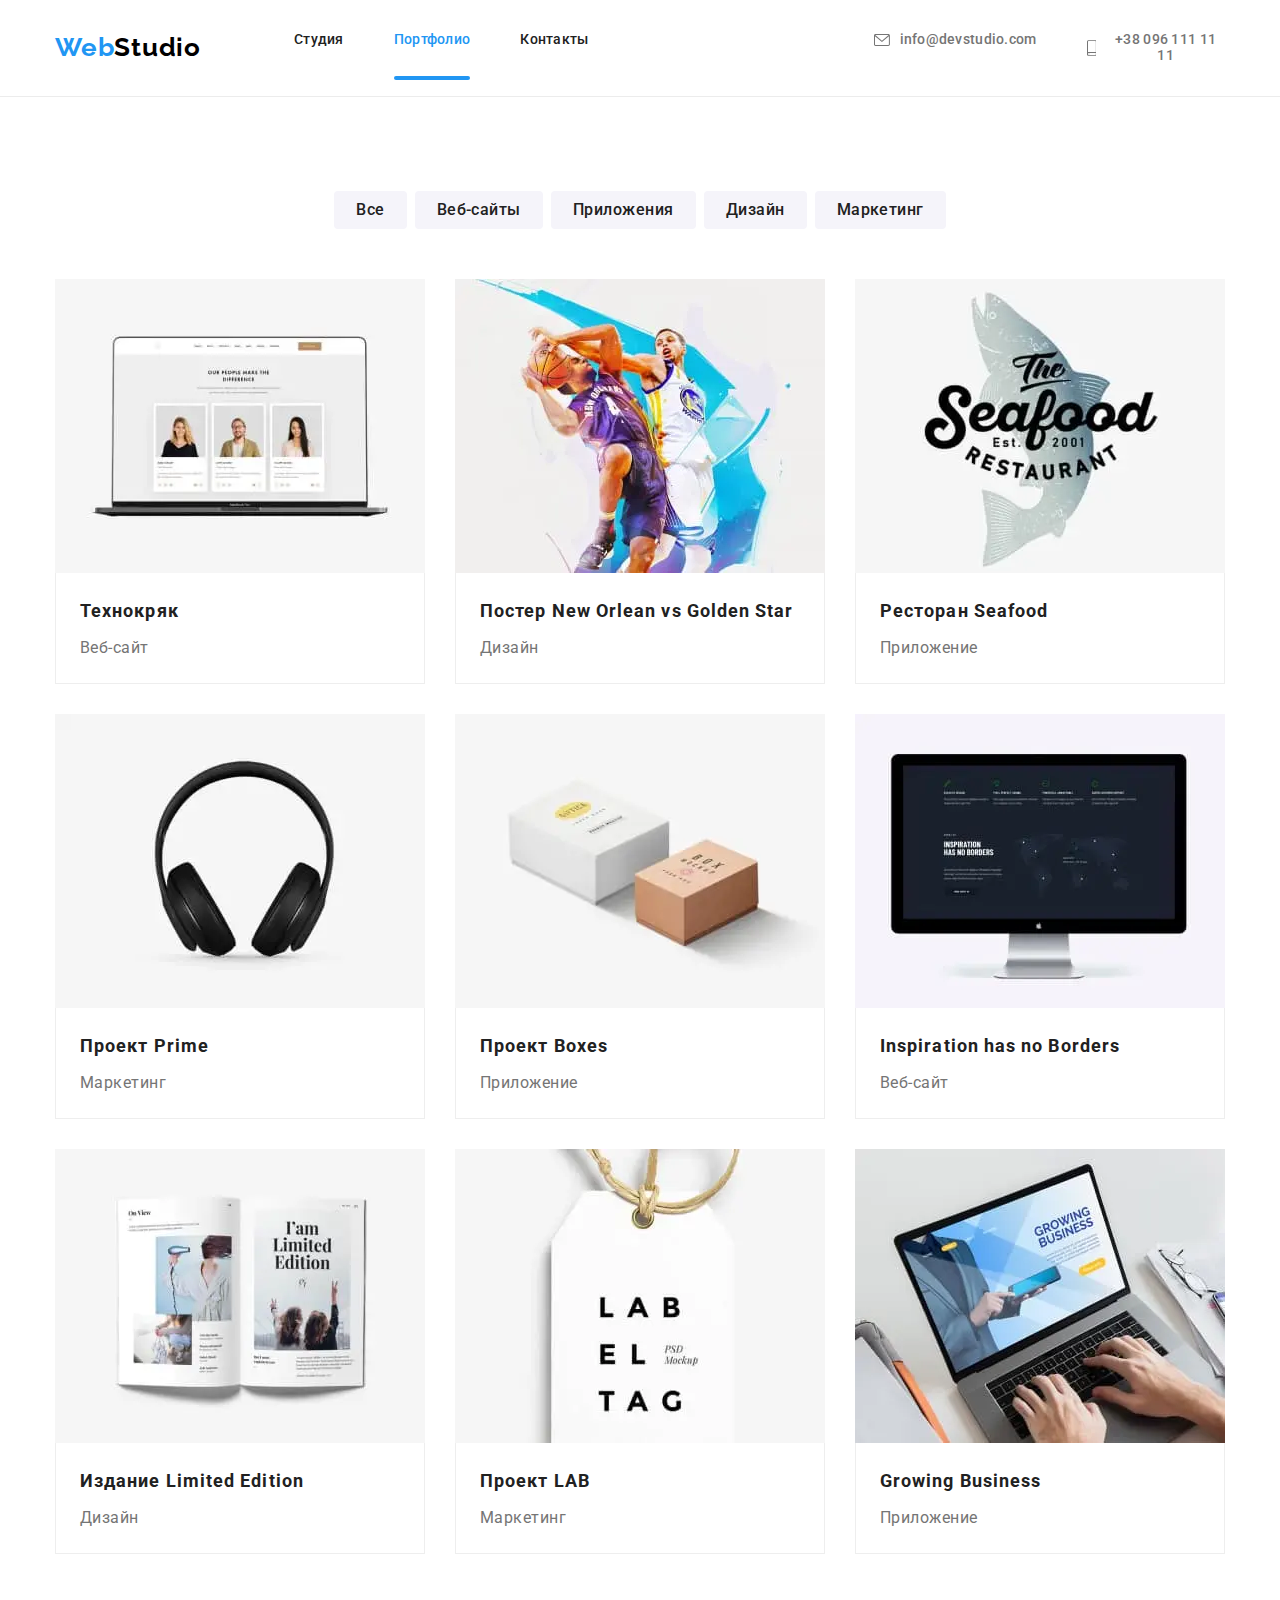
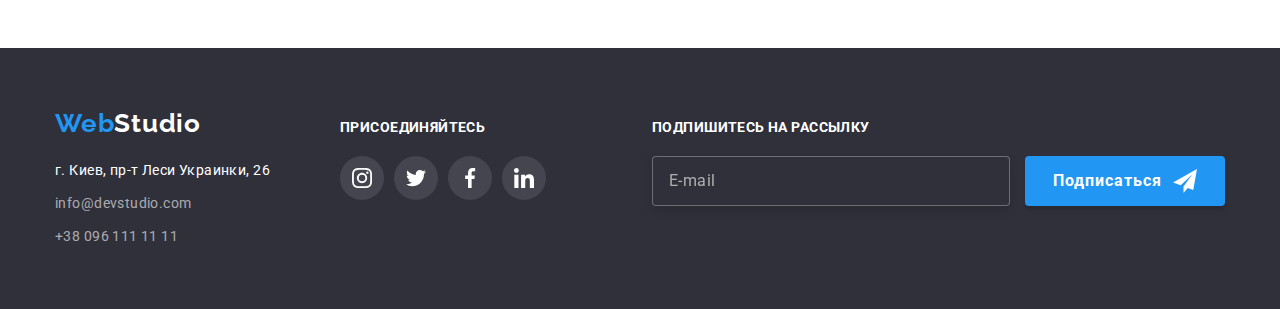
==== commit 0a5558ca: "Добавляет адаптивную графику страницы портфолио" ====
--- a/portfolio.html
+++ b/portfolio.html
@@ -69,23 +69,30 @@
             <ul class="portfolio-item">
                 <li class="item"> <a href="" class="portfolio-link">
                     <div class="portfolio-thumb">
-                      <!-- <picture>
-
-                        <source 
-                          srcset="./imeges/technocryk+.webp 1x, ./imeges/technocryk@2x.webp 2x" 
-                          type="image/webp" 
-                        /> 
-
-                        <img 
-                          srcset="./imeges/technocryk+.jpg 1x, ./imeges/technocryk@2x.jpg 2x" 
-                          src="./imeges/technocryk+.jpg" 
-                          alt="Технокряк" 
-                          sizes="(min-width: 1200px) 33.333vw, (min-width: 768px) 50vw, 100vw "
-                        />
-
-                      </picture> -->
-
-                    <img src="./imeges/technocryk.jpg" alt="Технокряк" width="370"> 
+
+                      <picture>
+
+                        <source srcset="./imeges/technocryk-mobile.webp 1x, ./imeges/technocryk-mobile@2x.webp 2x" type="image/webp"
+                            media="(max-width: 767px)" />
+                        
+                        <source srcset="./imeges/technocryk-desktop.webp 1x, ./imeges/technocryk-desktop@2x.webp 2x" type="image/webp"
+                            media="(min-width: 1200px)" />
+                        
+                        <source srcset="./imeges/technocryk-tablet.webp 1x, ./imeges/technocryk-tablet@2x.webp 2x" type="image/webp"
+                            media="(min-width: 768px)" />
+                        
+                        <source srcset="./imeges/technocryk-mobile.jpg 1x, ./imeges/technocryk-mobile@2x.jpg 2x" media="(max-width: 767px)" />
+                        
+                        <source srcset="./imeges/technocryk-desktop.jpg 1x, ./imeges/technocryk-desktop@2x.jpg 2x" media="(min-width: 1200px)" />
+                        
+                        <source srcset="./imeges/technocryk-tablet.jpg 1x, ./imeges/technocryk-tablet@2x.jpg 2x" media="(min-width: 768px)" />
+                        
+                        
+                        <img src="./imeges/technocryk-tablet.jpg" alt="Технокряк">
+
+                      </picture> 
+
+
                     <div class="portfolio-overlay">
                     <p class="text">Технокряк это современная площадка распространения коронавируса. Компании используют эту платформу для цифрового
                     шпионажа и атак на защищённые сервера конкурентов.</p>
@@ -100,7 +107,32 @@
                 </li>
                 <li class="item"> <a href="" class="portfolio-link">
                     <div class="portfolio-thumb">
-                    <img src="./imeges/poster.jpg" alt="Постер New Orlean vs Golden Star" width="370">
+
+                        <picture>
+                        
+                            <source srcset="./imeges/poster-mobile.webp 1x, ./imeges/poster-mobile@2x.webp 2x" type="image/webp"
+                                media="(max-width: 767px)" />
+                        
+                            <source srcset="./imeges/poster-desktop.webp 1x, ./imeges/poster-desktop@2x.webp 2x" type="image/webp"
+                                media="(min-width: 1200px)" />
+                        
+                            <source srcset="./imeges/poster-tablet.webp 1x, ./imeges/poster-tablet@2x.webp 2x" type="image/webp"
+                                media="(min-width: 768px)" />
+                        
+                            <source srcset="./imeges/poster-mobile.jpg 1x, ./imeges/poster-mobile@2x.jpg 2x"
+                                media="(max-width: 767px)" />
+                        
+                            <source srcset="./imeges/poster-desktop.jpg 1x, ./imeges/poster-desktop@2x.jpg 2x"
+                                media="(min-width: 1200px)" />
+                        
+                            <source srcset="./imeges/poster-tablet.jpg 1x, ./imeges/poster-tablet@2x.jpg 2x"
+                                media="(min-width: 768px)" />
+                        
+                        
+                            <img src="./imeges/poster-tablet.jpg" alt="Постер New Orlean vs Golden Star">
+                        
+                        </picture>
+
                     <div class="portfolio-overlay">
                         <p class="text">Технокряк это современная площадка распространения коронавируса. Компании используют эту платформу
                             для цифрового
@@ -115,7 +147,30 @@
                 </li>
                 <li class="item"> <a href="" class="portfolio-link">
                     <div class="portfolio-thumb">
-                    <img src="./imeges/restaurant.jpg" alt="Ресторан Seafood" width="370">
+
+                    <picture>
+                    
+                        <source srcset="./imeges/restaurant-mobile.webp 1x, ./imeges/restaurant-mobile@2x.webp 2x" type="image/webp"
+                            media="(max-width: 767px)" />
+                    
+                        <source srcset="./imeges/restaurant-desktop.webp 1x, ./imeges/restaurant-desktop@2x.webp 2x" type="image/webp"
+                            media="(min-width: 1200px)" />
+                    
+                        <source srcset="./imeges/restaurant-tablet.webp 1x, ./imeges/restaurant-tablet@2x.webp 2x" type="image/webp"
+                            media="(min-width: 768px)" />
+                    
+                        <source srcset="./imeges/restaurant-mobile.jpg 1x, ./imeges/restaurant-mobile@2x.jpg 2x" media="(max-width: 767px)" />
+                    
+                        <source srcset="./imeges/restaurant-desktop.jpg 1x, ./imeges/restaurant-desktop@2x.jpg 2x" media="(min-width: 1200px)" />
+                    
+                        <source srcset="./imeges/restaurant-tablet.jpg 1x, ./imeges/restaurant-tablet@2x.jpg 2x" media="(min-width: 768px)" />
+                    
+                    
+                        <img src="./imeges/restaurant-tablet.jpg" alt="Ресторан Seafood">
+                    
+                    </picture>
+
+                    
                     <div class="portfolio-overlay">
                         <p class="text">Технокряк это современная площадка распространения коронавируса. Компании используют эту платформу
                             для цифрового
@@ -130,7 +185,33 @@
                 </li>
                 <li class="item"> <a href="" class="portfolio-link">
                     <div class="portfolio-thumb">
-                    <img src="./imeges/prime.jpg" alt="Проект Prime" width="370">
+
+                        <picture>
+                        
+                            <source srcset="./imeges/prime-mobile.webp 1x, ./imeges/prime-mobile@2x.webp 2x" type="image/webp"
+                                media="(max-width: 767px)" />
+                        
+                            <source srcset="./imeges/prime-desktop.webp 1x, ./imeges/prime-desktop@2x.webp 2x" type="image/webp"
+                                media="(min-width: 1200px)" />
+                        
+                            <source srcset="./imeges/prime-tablet.webp 1x, ./imeges/prime-tablet@2x.webp 2x" type="image/webp"
+                                media="(min-width: 768px)" />
+                        
+                            <source srcset="./imeges/prime-mobile.jpg 1x, ./imeges/prime-mobile@2x.jpg 2x"
+                                media="(max-width: 767px)" />
+                        
+                            <source srcset="./imeges/prime-desktop.jpg 1x, ./imeges/prime-desktop@2x.jpg 2x"
+                                media="(min-width: 1200px)" />
+                        
+                            <source srcset="./imeges/prime-tablet.jpg 1x, ./imeges/prime-tablet@2x.jpg 2x"
+                                media="(min-width: 768px)" />
+                        
+                        
+                            <img src="./imeges/prime-tablet.jpg" alt="Проект Prime">
+                        
+                        </picture>
+
+                    
                     <div class="portfolio-overlay">
                         <p class="text">Технокряк это современная площадка распространения коронавируса. Компании используют эту платформу
                             для цифрового
@@ -145,7 +226,30 @@
                 </li>
                 <li class="item"> <a href="" class="portfolio-link">
                     <div class="portfolio-thumb">
-                    <img src="./imeges/boxes.jpg" alt="Проект Boxes" width="370">
+
+                        <picture>
+                        
+                            <source srcset="./imeges/boxes-mobile.webp 1x, ./imeges/boxes-mobile@2x.webp 2x" type="image/webp"
+                                media="(max-width: 767px)" />
+                        
+                            <source srcset="./imeges/boxes-desktop.webp 1x, ./imeges/boxes-desktop@2x.webp 2x" type="image/webp"
+                                media="(min-width: 1200px)" />
+                        
+                            <source srcset="./imeges/boxes-tablet.webp 1x, ./imeges/boxes-tablet@2x.webp 2x" type="image/webp"
+                                media="(min-width: 768px)" />
+                        
+                            <source srcset="./imeges/boxes-mobile.jpg 1x, ./imeges/boxes-mobile@2x.jpg 2x" media="(max-width: 767px)" />
+                        
+                            <source srcset="./imeges/boxes-desktop.jpg 1x, ./imeges/boxes-desktop@2x.jpg 2x" media="(min-width: 1200px)" />
+                        
+                            <source srcset="./imeges/boxes-tablet.jpg 1x, ./imeges/boxes-tablet@2x.jpg 2x" media="(min-width: 768px)" />
+                        
+                        
+                            <img src="./imeges/boxes-tablet.jpg" alt="Проект Boxes">
+                        
+                        </picture>
+
+                    
                     <div class="portfolio-overlay">
                         <p class="text">Технокряк это современная площадка распространения коронавируса. Компании используют эту платформу
                             для цифрового
@@ -160,7 +264,30 @@
                 </li>
                 <li class="item"> <a href="" class="portfolio-link">
                     <div class="portfolio-thumb">
-                    <img src="./imeges/inspiration.jpg" alt="Inspiration has no Borders" width="370">
+
+                        <picture>
+                        
+                            <source srcset="./imeges/inspiration-mobile.webp 1x, ./imeges/inspiration-mobile@2x.webp 2x" type="image/webp"
+                                media="(max-width: 767px)" />
+                        
+                            <source srcset="./imeges/inspiration-desktop.webp 1x, ./imeges/inspiration-desktop@2x.webp 2x" type="image/webp"
+                                media="(min-width: 1200px)" />
+                        
+                            <source srcset="./imeges/inspiration-tablet.webp 1x, ./imeges/inspiration-tablet@2x.webp 2x" type="image/webp"
+                                media="(min-width: 768px)" />
+                        
+                            <source srcset="./imeges/inspiration-mobile.jpg 1x, ./imeges/inspiration-mobile@2x.jpg 2x" media="(max-width: 767px)" />
+                        
+                            <source srcset="./imeges/inspiration-desktop.jpg 1x, ./imeges/inspiration-desktop@2x.jpg 2x" media="(min-width: 1200px)" />
+                        
+                            <source srcset="./imeges/inspiration-tablet.jpg 1x, ./imeges/inspiration-tablet@2x.jpg 2x" media="(min-width: 768px)" />
+                        
+                        
+                            <img src="./imeges/inspiration-tablet.jpg" alt="Inspiration has no Borders">
+                        
+                        </picture>
+
+                    
                     <div class="portfolio-overlay">
                         <p class="text">Технокряк это современная площадка распространения коронавируса. Компании используют эту платформу
                             для цифрового
@@ -175,7 +302,33 @@
                 </li>
                 <li class="item"> <a href="" class="portfolio-link">
                     <div class="portfolio-thumb">
-                    <img src="./imeges/edition.jpg" alt="Издание Limited Edition" width="370">
+
+                        <picture>
+                        
+                            <source srcset="./imeges/edition-mobile.webp 1x, ./imeges/edition-mobile@2x.webp 2x" type="image/webp"
+                                media="(max-width: 767px)" />
+                        
+                            <source srcset="./imeges/edition-desktop.webp 1x, ./imeges/edition-desktop@2x.webp 2x" type="image/webp"
+                                media="(min-width: 1200px)" />
+                        
+                            <source srcset="./imeges/edition-tablet.webp 1x, ./imeges/edition-tablet@2x.webp 2x" type="image/webp"
+                                media="(min-width: 768px)" />
+                        
+                            <source srcset="./imeges/edition-mobile.jpg 1x, ./imeges/edition-mobile@2x.jpg 2x"
+                                media="(max-width: 767px)" />
+                        
+                            <source srcset="./imeges/edition-desktop.jpg 1x, ./imeges/edition-desktop@2x.jpg 2x"
+                                media="(min-width: 1200px)" />
+                        
+                            <source srcset="./imeges/edition-tablet.jpg 1x, ./imeges/edition-tablet@2x.jpg 2x"
+                                media="(min-width: 768px)" />
+                        
+                        
+                            <img src="./imeges/edition-tablet.jpg" alt="Издание Limited Edition">
+                        
+                        </picture>
+
+                    
                     <div class="portfolio-overlay">
                         <p class="text">Технокряк это современная площадка распространения коронавируса. Компании используют эту платформу
                             для цифрового
@@ -190,7 +343,30 @@
                 </li>
                 <li class="item"> <a href="" class="portfolio-link">
                     <div class="portfolio-thumb">
-                    <img src="./imeges/lab.jpg" alt="Проект LAB" width="370">
+
+                        <picture>
+                        
+                            <source srcset="./imeges/lab-mobile.webp 1x, ./imeges/lab-mobile@2x.webp 2x" type="image/webp"
+                                media="(max-width: 767px)" />
+                        
+                            <source srcset="./imeges/lab-desktop.webp 1x, ./imeges/lab-desktop@2x.webp 2x" type="image/webp"
+                                media="(min-width: 1200px)" />
+                        
+                            <source srcset="./imeges/lab-tablet.webp 1x, ./imeges/lab-tablet@2x.webp 2x" type="image/webp"
+                                media="(min-width: 768px)" />
+                        
+                            <source srcset="./imeges/lab-mobile.jpg 1x, ./imeges/lab-mobile@2x.jpg 2x" media="(max-width: 767px)" />
+                        
+                            <source srcset="./imeges/lab-desktop.jpg 1x, ./imeges/lab-desktop@2x.jpg 2x" media="(min-width: 1200px)" />
+                        
+                            <source srcset="./imeges/lab-tablet.jpg 1x, ./imeges/lab-tablet@2x.jpg 2x" media="(min-width: 768px)" />
+                        
+                        
+                            <img src="./imeges/lab-tablet.jpg" alt="Проект LAB">
+                        
+                        </picture>
+
+                    
                     <div class="portfolio-overlay">
                         <p class="text">Технокряк это современная площадка распространения коронавируса. Компании используют эту платформу
                             для цифрового
@@ -205,7 +381,30 @@
                 </li>
                 <li class="item"> <a href="" class="portfolio-link">
                     <div class="portfolio-thumb">
-                    <img src="./imeges/business.jpg" alt="Growing Business" width="370">
+
+                        <picture>
+                        
+                            <source srcset="./imeges/business-mobile.webp 1x, ./imeges/business-mobile@2x.webp 2x" type="image/webp"
+                                media="(max-width: 767px)" />
+                        
+                            <source srcset="./imeges/business-desktop.webp 1x, ./imeges/business-desktop@2x.webp 2x" type="image/webp"
+                                media="(min-width: 1200px)" />
+                        
+                            <source srcset="./imeges/business-tablet.webp 1x, ./imeges/business-tablet@2x.webp 2x" type="image/webp"
+                                media="(min-width: 768px)" />
+                        
+                            <source srcset="./imeges/business-mobile.jpg 1x, ./imeges/business-mobile@2x.jpg 2x" media="(max-width: 767px)" />
+                        
+                            <source srcset="./imeges/business-desktop.jpg 1x, ./imeges/business-desktop@2x.jpg 2x" media="(min-width: 1200px)" />
+                        
+                            <source srcset="./imeges/business-tablet.jpg 1x, ./imeges/business-tablet@2x.jpg 2x" media="(min-width: 768px)" />
+                        
+                        
+                            <img src="./imeges/business-tablet.jpg" alt="Growing Business">
+                        
+                        </picture>
+
+                    
                     <div class="portfolio-overlay">
                         <p class="text">Технокряк это современная площадка распространения коронавируса. Компании используют эту платформу
                             для цифрового
@@ -287,5 +486,8 @@
     
         </div>
     </footer>
+
+    <script src="./js/menu.js"></script>
+
 </body>
 </html>
--- a/css/main.min.css
+++ b/css/main.min.css
@@ -1,2 +1,2 @@
-.visually-hidden{position:absolute;width:1px;height:1px;margin:-1px;border:0;padding:0;white-space:nowrap;-webkit-clip-path:inset(100%);clip-path:inset(100%);clip:rect(0 0 0 0);overflow:hidden}body{color:#757575;font-family:Roboto,sans-serif}ul{padding:0;margin:0;list-style:none}a{text-decoration:none}img{display:block;max-width:100%;height:auto}.container{margin-left:auto;margin-right:auto;padding-left:15px;padding-right:15px}@media screen and (min-width: 480px){.container{width:480px}}@media screen and (min-width: 768px){.container{width:768px}}@media screen and (min-width: 1200px){.container{width:1200px}}header{position:relative;border-bottom-width:1px;border-bottom-style:solid;border-bottom-color:#ececec;background:#fff}@media screen and (min-width: 768px){.main-nav{display:-webkit-box;display:-ms-flexbox;display:flex}}.naw{display:-webkit-box;display:-ms-flexbox;display:flex;-webkit-box-align:center;-ms-flex-align:center;align-items:center;-webkit-box-pack:justify;-ms-flex-pack:justify;justify-content:space-between}.menu-button{display:block;width:40px;height:40px;margin-top:10px;margin-bottom:10px;padding:0;border:none;color:#000000;background-color:transparent;-webkit-transition:250ms cubic-bezier(0.4, 0, 0.2, 1);transition:250ms cubic-bezier(0.4, 0, 0.2, 1)}.menu-button:hover,.menu-button:focus{color:#2196f3}.menu-button .icon-cross{display:none}.menu-button.is-open .icon-cross{display:block}.menu-button.is-open .icon-menu{display:none}@media screen and (min-width: 768px){.menu-button{display:none}}.icon-cross,.icon-menu{fill:currentColor}.menu-container{text-align:center}@media screen and (max-width: 767px){.menu-container{display:none;position:absolute;top:100%;left:0;width:100%;padding:60px;background:#fff;-webkit-box-shadow:0px 4px 8px rgba(0,0,0,0.04),0px 2px 4px rgba(0,0,0,0.08),0px 1px 3px rgba(0,0,0,0.16);box-shadow:0px 4px 8px rgba(0,0,0,0.04),0px 2px 4px rgba(0,0,0,0.08),0px 1px 3px rgba(0,0,0,0.16)}.menu-container.is-open{display:block}}@media screen and (min-width: 768px){.menu-container{display:-webkit-box;display:-ms-flexbox;display:flex}}.site-naw{font-weight:500;font-size:18px;line-height:1.17;letter-spacing:.02em}@media screen and (min-width: 768px){.site-naw{display:-webkit-box;display:-ms-flexbox;display:flex;margin-left:88px;font-weight:500;font-size:14px;line-height:1.14;letter-spacing:.02em}}@media screen and (min-width: 1200px){.site-naw{margin-left:93px}}@media screen and (max-width: 767px){.site-naw .item:not(:last-child){margin-bottom:40px}}@media screen and (min-width: 768px){.site-naw .item:not(:last-child){margin-right:50px}}@media screen and (max-width: 767px){.site-naw .item:last-child{margin-bottom:60px}}.site-naw .link{display:inline-block;padding-bottom:8px;color:#212121;-webkit-transition:250ms cubic-bezier(0.4, 0, 0.2, 1);transition:250ms cubic-bezier(0.4, 0, 0.2, 1)}.site-naw .link:hover,.site-naw .link:focus,.site-naw .link.current{color:#2196f3}@media screen and (min-width: 768px){.site-naw .link{display:block;padding-top:32px;padding-bottom:32px}}.site-naw .link.current{position:relative}.site-naw .link.current::after{position:absolute;left:0;bottom:0;content:"";display:block;width:100%;height:4px;margin-top:8px;border-radius:2px;background:#2196f3}.contacts-header{font-weight:500;font-size:18px;line-height:1.17;letter-spacing:.02em}@media screen and (min-width: 768px) and (max-width: 1199px){.contacts-header{display:-webkit-box;display:-ms-flexbox;display:flex;-webkit-box-orient:vertical;-webkit-box-direction:normal;-ms-flex-direction:column;flex-direction:column;-webkit-box-pack:center;-ms-flex-pack:center;justify-content:center;-webkit-box-align:start;-ms-flex-align:start;align-items:flex-start;margin-left:83px;font-weight:500;font-size:12px;line-height:1.17;letter-spacing:.02em}}@media screen and (min-width: 1200px){.contacts-header{display:-webkit-box;display:-ms-flexbox;display:flex;margin-left:285px;font-weight:500;font-size:14px;line-height:1.14;letter-spacing:.02em}}.contacts{display:-webkit-box;display:-ms-flexbox;display:flex;-webkit-box-align:center;-ms-flex-align:center;align-items:center;-webkit-box-pack:center;-ms-flex-pack:center;justify-content:center;color:#757575;-webkit-transition:250ms cubic-bezier(0.4, 0, 0.2, 1);transition:250ms cubic-bezier(0.4, 0, 0.2, 1)}.contacts:hover,.contacts:focus{color:#2196f3}@media screen and (min-width: 1200px){.contacts{padding-top:32px;padding-bottom:32px}}.contacts-icon{margin-right:10px;fill:currentColor}@media screen and (max-width: 767px){.contacts-header .item+.item{margin-top:16px}}@media screen and (min-width: 768px) and (max-width: 1199px){.contacts-header .item+.item{margin-top:10px}}@media screen and (min-width: 1200px){.contacts-header .item+.item{margin-left:50px}}.logo{display:block;color:#2196f3;font-family:Raleway,sans-serif;font-weight:700;font-size:24px;line-height:1.17;letter-spacing:.03em}@media screen and (min-width: 1200px){.logo{font-weight:700;font-size:26px;line-height:1.19;letter-spacing:.03em}}.logo-header{color:#000000}.logo-footer{color:#fff}.naw{display:-webkit-box;display:-ms-flexbox;display:flex;-webkit-box-align:center;-ms-flex-align:center;align-items:center;-webkit-box-pack:justify;-ms-flex-pack:justify;justify-content:space-between}footer{padding-top:60px;padding-bottom:60px;background:#2f303a}@media screen and (max-width: 1199px){footer .logo{text-align:center}}address{margin-top:20px;color:#fff;font-style:normal;font-weight:400;font-size:14px;line-height:1.71;letter-spacing:.03em}@media screen and (max-width: 1199px){address{text-align:center}}address>a{color:rgba(255,255,255,0.6);font-weight:400;font-size:14px;line-height:1.71;letter-spacing:.03em;-webkit-transition:250ms cubic-bezier(0.4, 0, 0.2, 1);transition:250ms cubic-bezier(0.4, 0, 0.2, 1)}address>a:hover,address>a:focus{color:#2196f3}.mail{display:block;margin-top:8px;margin-bottom:8px}@media screen and (min-width: 1200px){.mail{margin-top:9px;margin-bottom:9px}}@media screen and (min-width: 1200px){.footer{display:-webkit-box;display:-ms-flexbox;display:flex}}@media screen and (min-width: 768px){.footer-contacts{display:-webkit-box;display:-ms-flexbox;display:flex;-webkit-box-pack:center;-ms-flex-pack:center;justify-content:center}}.social-networks-footer{width:206px;height:80px;margin-top:60px}@media screen and (max-width: 767px){.social-networks-footer{margin-bottom:60px;margin-right:auto;margin-left:auto}}@media screen and (min-width: 768px) and (max-width: 1199px){.social-networks-footer{margin-top:5px;margin-bottom:102px;margin-left:165px}}@media screen and (min-width: 1200px){.social-networks-footer{margin-top:12px;margin-left:70px}}.social-networks-footer p,.form-footer p{margin-top:0;margin-bottom:20px;color:#fff;font-weight:700;font-size:14px;line-height:1.14;letter-spacing:.03em;text-transform:uppercase}@media screen and (max-width: 1199px){.social-networks-footer p,.form-footer p{text-align:center}}.networks{display:-webkit-box;display:-ms-flexbox;display:flex}.networks-item:not(:last-child){margin-right:10px}.networks-link{display:-webkit-box;display:-ms-flexbox;display:flex;-webkit-box-pack:center;-ms-flex-pack:center;justify-content:center;-webkit-box-align:center;-ms-flex-align:center;align-items:center;width:44px;height:44px;border-radius:50%;background-color:rgba(255,255,255,0.1);-webkit-transition:250ms cubic-bezier(0.4, 0, 0.2, 1);transition:250ms cubic-bezier(0.4, 0, 0.2, 1)}.networks-link:hover{background-color:#2196f3}.networks-icon{width:20px;height:20px;fill:#fff}.form-footer{margin-top:12px;margin-left:auto}.email-footer{width:450px;height:50px;padding:15px 16px;border:1px solid rgba(255,255,255,0.3);border-radius:4px;background:#2f303a;color:#fff;font-weight:400;font-size:16px;line-height:1.25;letter-spacing:.03em;-webkit-filter:drop-shadow(0px 4px 4px rgba(0,0,0,0.15));filter:drop-shadow(0px 4px 4px rgba(0,0,0,0.15))}.email-footer::-webkit-input-placeholder{color:rgba(255,255,255,0.6);font-weight:400;font-size:16px;line-height:1.25;letter-spacing:.03em}.email-footer:-ms-input-placeholder{color:rgba(255,255,255,0.6);font-weight:400;font-size:16px;line-height:1.25;letter-spacing:.03em}.email-footer::-ms-input-placeholder{color:rgba(255,255,255,0.6);font-weight:400;font-size:16px;line-height:1.25;letter-spacing:.03em}.email-footer::placeholder{color:rgba(255,255,255,0.6);font-weight:400;font-size:16px;line-height:1.25;letter-spacing:.03em}@media screen and (min-width: 768px) and (max-width: 1199px){.email-footer{margin-left:150px}}@media screen and (min-width: 1200px){.email-footer{width:358px}}.subscription{margin:0;padding:0}.button-form-footer{display:-webkit-box;display:-ms-flexbox;display:flex;-webkit-box-pack:justify;-ms-flex-pack:justify;justify-content:space-between;-webkit-box-align:center;-ms-flex-align:center;align-items:center;width:200px;height:50px;padding:10px 28px 10px 28px;border-radius:4px;border:none;background-color:#2196f3;color:#fff;font-family:inherit;font-weight:700;font-size:16px;line-height:1.88;letter-spacing:.06em;cursor:pointer;-webkit-box-shadow:0px 4px 4px rgba(0,0,0,0.15);box-shadow:0px 4px 4px rgba(0,0,0,0.15)}@media screen and (max-width: 1199px){.button-form-footer{margin-top:20px;margin-right:auto;margin-left:auto}}@media screen and (min-width: 1200px){.button-form-footer{display:-webkit-inline-box;display:-ms-inline-flexbox;display:inline-flex;margin-left:11px}}.hero{height:400px;margin-left:auto;margin-right:auto;padding-top:118px;padding-bottom:118px;background:#2f303a;background-image:-webkit-gradient(linear, left top, right top, from(rgba(133,135,165,0.4)), to(rgba(47,48,58,0.4))),url(../imeges/hero-mobile.jpg);background-image:linear-gradient(to right, rgba(133,135,165,0.4), rgba(47,48,58,0.4)),url(../imeges/hero-mobile.jpg);background-repeat:no-repeat;background-position:center}@media screen and (min-width: 1200px){.hero{height:600px;padding-top:200px;padding-bottom:200px}}@media screen and (min-device-pixel-ratio: 2), screen and (-webkit-min-device-pixel-ratio: 2), screen and (min-resolution: 192dpi), screen and (min-resolution: 2dppx){.hero{background-image:-webkit-gradient(linear, left top, right top, from(rgba(133,135,165,0.4)), to(rgba(47,48,58,0.4))),url(../imeges/hero-mobile@2x.jpg);background-image:linear-gradient(to right, rgba(133,135,165,0.4), rgba(47,48,58,0.4)),url(../imeges/hero-mobile@2x.jpg)}}@media screen and (min-width: 481px){.hero{background-image:-webkit-gradient(linear, left top, right top, from(rgba(133,135,165,0.4)), to(rgba(47,48,58,0.4))),url(../imeges/hero-tablet.jpg);background-image:linear-gradient(to right, rgba(133,135,165,0.4), rgba(47,48,58,0.4)),url(../imeges/hero-tablet.jpg)}}@media screen and (min-width: 481px) and (min-device-pixel-ratio: 2), screen and (min-width: 481px) and (-webkit-min-device-pixel-ratio: 2), screen and (min-width: 481px) and (min-resolution: 192dpi), screen and (min-width: 481px) and (min-resolution: 2dppx){.hero{background-image:-webkit-gradient(linear, left top, right top, from(rgba(133,135,165,0.4)), to(rgba(47,48,58,0.4))),url(../imeges/hero-tablet@2x.jpg);background-image:linear-gradient(to right, rgba(133,135,165,0.4), rgba(47,48,58,0.4)),url(../imeges/hero-tablet@2x.jpg)}}@media screen and (min-width: 769px){.hero{background-image:-webkit-gradient(linear, left top, right top, from(rgba(133,135,165,0.4)), to(rgba(47,48,58,0.4))),url(../imeges/hero-desktop.jpg);background-image:linear-gradient(to right, rgba(133,135,165,0.4), rgba(47,48,58,0.4)),url(../imeges/hero-desktop.jpg)}}@media screen and (min-width: 769px) and (min-device-pixel-ratio: 2), screen and (min-width: 769px) and (-webkit-min-device-pixel-ratio: 2), screen and (min-width: 769px) and (min-resolution: 192dpi), screen and (min-width: 769px) and (min-resolution: 2dppx){.hero{background-image:-webkit-gradient(linear, left top, right top, from(rgba(133,135,165,0.4)), to(rgba(47,48,58,0.4))),url(../imeges/hero-desktop@2x.jpg);background-image:linear-gradient(to right, rgba(133,135,165,0.4), rgba(47,48,58,0.4)),url(../imeges/hero-desktop@2x.jpg)}}.hero-title{margin-top:0;margin-bottom:30px;color:#fff;font-weight:900;font-size:26px;line-height:1.62;letter-spacing:.06em;text-align:center;text-transform:uppercase}@media screen and (min-width: 1200px){.hero-title{font-weight:900;font-size:44px;line-height:1.36;letter-spacing:.06em}}.button-hero{display:-webkit-box;display:-ms-flexbox;display:flex;-webkit-box-align:center;-ms-flex-align:center;align-items:center;text-align:center;margin-left:auto;margin-right:auto;padding:10px 32px;border-radius:4px;border:0;background-color:#2196f3;color:#fff;font-family:inherit;font-weight:700;font-size:16px;line-height:1.88;letter-spacing:.06em;cursor:pointer;-webkit-box-shadow:0px 4px 4px rgba(0,0,0,0.15);box-shadow:0px 4px 4px rgba(0,0,0,0.15);-webkit-transition:250ms cubic-bezier(0.4, 0, 0.2, 1);transition:250ms cubic-bezier(0.4, 0, 0.2, 1)}.button-hero:hover,.button-hero:focus{background:#188ce8}.benefits,.preview,.portfolio{background:#fff}.benefits{padding-top:60px;padding-bottom:60px}@media screen and (min-width: 1200px){.benefits{padding-top:94px;padding-bottom:94px}}@media screen and (min-width: 768px) and (max-width: 1199px){.benefits-item{display:-webkit-box;display:-ms-flexbox;display:flex;-ms-flex-wrap:wrap;flex-wrap:wrap;margin:-15px}}@media screen and (min-width: 1200px){.benefits-item{display:-webkit-box;display:-ms-flexbox;display:flex}}@media screen and (max-width: 767px){.benefits-item .item:not(:last-child){margin-bottom:30px}}@media screen and (min-width: 1200px){.benefits-item .item:not(:last-child){margin-right:30px}}@media screen and (min-width: 768px) and (max-width: 1199px){.benefits-item .item{-ms-flex-preferred-size:calc((100% - 4 * 15px) / 2);flex-basis:calc((100% - 4 * 15px) / 2);margin:15px}}.icon{display:-webkit-box;display:-ms-flexbox;display:flex;-webkit-box-pack:center;-ms-flex-pack:center;justify-content:center;-webkit-box-align:center;-ms-flex-align:center;align-items:center;width:100%;height:120px;margin-bottom:30px;border-radius:4px;background:#f5f4fa}.benefits-icon{width:70px;height:70px}.benefits h2{margin-top:0;margin-bottom:0}.benefits h3{margin-top:0;margin-bottom:10;color:#212121;text-transform:uppercase;font-weight:700;font-size:14px;line-height:1.14;letter-spacing:.03em}@media screen and (max-width: 767px){.benefits h3{text-align:center}}.benefits p{margin-top:0;margin-bottom:0;width:100%;color:#757575;font-weight:400;font-size:14px;line-height:1.71;letter-spacing:.03em}.preview{padding-top:0;padding-bottom:94px}@media screen and (max-width: 1199px){.preview{display:none}}.preview h2,.command h2,.clients h2{margin-top:0;margin-bottom:30px;color:#212121;text-align:center;font-weight:700;font-size:28px;line-height:1.18;letter-spacing:.03em}@media screen and (min-width: 1200px){.preview h2,.command h2,.clients h2{margin-bottom:50px;font-weight:700;font-size:36px;line-height:1.16;letter-spacing:.03em}}.preview-item{display:-webkit-box;display:-ms-flexbox;display:flex}.preview-item .item:not(:last-child){margin-right:30px}.preview-item .item{position:relative}.preview-title{position:absolute;left:0;bottom:0;display:-webkit-box;display:-ms-flexbox;display:flex;-webkit-box-pack:center;-ms-flex-pack:center;justify-content:center;-webkit-box-align:center;-ms-flex-align:center;align-items:center;margin-top:0;margin-bottom:0;width:100%;height:70px;background:rgba(47,48,58,0.8);color:#fff;font-weight:700;font-size:14px;line-height:1.14;letter-spacing:.03em;text-transform:uppercase}.command{padding-top:60px;padding-bottom:60px;background:#f5f4fa}@media screen and (min-width: 1200px){.command{padding-top:94px;padding-bottom:94px}}@media screen and (min-width: 768px) and (max-width: 1199px){.command-item{display:-webkit-box;display:-ms-flexbox;display:flex;-ms-flex-wrap:wrap;flex-wrap:wrap;margin:-15px}}@media screen and (min-width: 1200px){.command-item{display:-webkit-box;display:-ms-flexbox;display:flex}}.command-item .item{padding-bottom:24px;overflow:hidden;border-radius:0px 0px 4px 4px;background:#fff;-webkit-box-shadow:0px 1px 3px rgba(0,0,0,0.12),0px 1px 1px rgba(0,0,0,0.14),0px 2px 1px rgba(0,0,0,0.2);box-shadow:0px 1px 3px rgba(0,0,0,0.12),0px 1px 1px rgba(0,0,0,0.14),0px 2px 1px rgba(0,0,0,0.2)}@media screen and (max-width: 767px){.command-item .item:not(:last-child){margin-bottom:30px}}@media screen and (min-width: 768px) and (max-width: 1199px){.command-item .item{-ms-flex-preferred-size:calc((100% - 4 * 15px) / 2);flex-basis:calc((100% - 4 * 15px) / 2);margin:15px}}@media screen and (min-width: 1200px){.command-item .item{padding-bottom:30px}.command-item .item:not(:last-child){margin-right:30px}}.command h3{margin-top:30px;margin-bottom:10px;color:#212121;text-align:center;font-weight:500;font-size:16px;line-height:1.19;letter-spacing:.03em}.command p{margin-top:0;margin-bottom:16px;color:#757575;text-align:center;font-weight:400;font-size:16px;line-height:1.19;letter-spacing:.03em}.social-networks{display:-webkit-box;display:-ms-flexbox;display:flex;-webkit-box-pack:center;-ms-flex-pack:center;justify-content:center}.social-networks-link{display:-webkit-box;display:-ms-flexbox;display:flex;-webkit-box-pack:center;-ms-flex-pack:center;justify-content:center;-webkit-box-align:center;-ms-flex-align:center;align-items:center;width:44px;height:44px;border-radius:50%;color:#afb1b8;-webkit-transition:250ms cubic-bezier(0.4, 0, 0.2, 1);transition:250ms cubic-bezier(0.4, 0, 0.2, 1)}.social-networks-link:hover,.social-networks-link:focus{background-color:#2196f3;color:#fff}.social-networks-item:not(:last-child){margin-right:10px}.social-networks-icon{width:20px;height:20px;fill:currentColor}.clients{padding-top:60px;padding-bottom:60px}@media screen and (min-width: 1200px){.clients{padding-top:94px;padding-bottom:94px}}.clients-item{display:-webkit-box;display:-ms-flexbox;display:flex}@media screen and (max-width: 1199px){.clients-item{-ms-flex-wrap:wrap;flex-wrap:wrap;margin:-15px}}@media screen and (max-width: 767px){.clients-item .item{-ms-flex-preferred-size:calc((100% - 4 * 15px) / 2);flex-basis:calc((100% - 4 * 15px) / 2);margin:15px}}@media screen and (max-width: 1199px){.clients-item .item{-ms-flex-preferred-size:calc((100% - 6 * 15px) / 3);flex-basis:calc((100% - 6 * 15px) / 3);margin:15px}}@media screen and (min-width: 1200px){.clients-item .item:not(:last-child){margin-right:30px}}.clients-link{display:-webkit-box;display:-ms-flexbox;display:flex;-webkit-box-align:center;-ms-flex-align:center;align-items:center;-webkit-box-pack:center;-ms-flex-pack:center;justify-content:center;width:210px;height:90px;border:1px solid;border-radius:4px;color:#afb1b8;-webkit-transition:250ms cubic-bezier(0.4, 0, 0.2, 1);transition:250ms cubic-bezier(0.4, 0, 0.2, 1)}.clients-link:hover,.clients-link:focus{color:#2196f3}@media screen and (min-width: 768px){.clients-link{width:226px}}@media screen and (min-width: 1200px){.clients-link{width:170px}}.clients-icon{fill:currentColor}.portfolio{padding-top:60px;padding-bottom:60px}@media screen and (min-width: 1200px){.portfolio{padding-top:94px;padding-bottom:94px}}.portfolio-button{display:-webkit-box;display:-ms-flexbox;display:flex;-ms-flex-wrap:wrap;flex-wrap:wrap;margin-bottom:40px}@media screen and (min-width: 768px){.portfolio-button{-webkit-box-pack:center;-ms-flex-pack:center;justify-content:center;margin-bottom:30px}}@media screen and (min-width: 1200px){.portfolio-button{margin-bottom:50px}}.button{padding:6px 22px;border-radius:4px;border:0;background:#f5f4fa;color:#212121;font-family:inherit;font-weight:500;font-size:16px;line-height:1.62;letter-spacing:.03em;text-align:center;cursor:pointer;-webkit-transition:250ms cubic-bezier(0.4, 0, 0.2, 1);transition:250ms cubic-bezier(0.4, 0, 0.2, 1)}.button:hover,.button:focus{background:#2196f3;color:#fff;-webkit-box-shadow:0px 3px 1px rgba(0,0,0,0.1),0px 1px 2px rgba(0,0,0,0.08),0px 2px 2px rgba(0,0,0,0.12);box-shadow:0px 3px 1px rgba(0,0,0,0.1),0px 1px 2px rgba(0,0,0,0.08),0px 2px 2px rgba(0,0,0,0.12)}.portfolio-button .item:not(:last-child){margin-right:8px}@media screen and (max-width: 767px){.portfolio-button .item{margin-bottom:15px}.portfolio-button .item:nth-last-child(-n+2){margin-bottom:0}}.portfolio h1{margin-top:0;margin-bottom:0}@media screen and (min-width: 768px){.portfolio-item{display:-webkit-box;display:-ms-flexbox;display:flex;-ms-flex-wrap:wrap;flex-wrap:wrap}}.portfolio-card{padding:20px 24px;border-right-width:1px;border-right-style:solid;border-right-color:#eee;border-bottom-width:1px;border-bottom-style:solid;border-bottom-color:#eee;border-left-width:1px;border-left-style:solid;border-left-color:#eee}.portfolio-item .item{width:100%;margin-bottom:20px;overflow:hidden;-webkit-transition:250ms cubic-bezier(0.4, 0, 0.2, 1);transition:250ms cubic-bezier(0.4, 0, 0.2, 1)}.portfolio-item .item:hover,.portfolio-item .item:focus{-webkit-box-shadow:0px 1px 1px rgba(0,0,0,0.12),0px 4px 4px rgba(0,0,0,0.06),1px 4px 6px rgba(0,0,0,0.16);box-shadow:0px 1px 1px rgba(0,0,0,0.12),0px 4px 4px rgba(0,0,0,0.06),1px 4px 6px rgba(0,0,0,0.16)}@media screen and (min-width: 768px){.portfolio-item .item{margin-right:30px;margin-bottom:30px;width:calc((100% - 30px) / 2)}}@media screen and (min-width: 1200px){.portfolio-item .item{width:calc((100% - 60px) / 3)}}@media screen and (min-width: 768px) and (max-width: 1199px){.portfolio-item .item:nth-child(2n){margin-right:0}}@media screen and (min-width: 1200px){.portfolio-item .item:nth-child(3n){margin-right:0}}@media screen and (min-width: 1200px){.portfolio-item .item:nth-last-child(-n+3){margin-bottom:0}}.portfolio-thumb{position:relative;overflow:hidden}.portfolio-overlay{position:absolute;bottom:0;left:0;width:100%;height:100%;background:rgba(33,150,243,0.9);-webkit-transform:translateY(100%);transform:translateY(100%);-webkit-transition:-webkit-transform 250ms cubic-bezier(0.4, 0, 0.2, 1);transition:-webkit-transform 250ms cubic-bezier(0.4, 0, 0.2, 1);transition:transform 250ms cubic-bezier(0.4, 0, 0.2, 1);transition:transform 250ms cubic-bezier(0.4, 0, 0.2, 1), -webkit-transform 250ms cubic-bezier(0.4, 0, 0.2, 1)}.text{position:absolute;top:50%;left:50%;-webkit-transform:translate(-50%, -50%);transform:translate(-50%, -50%);display:inline-block;margin:0;width:402px;height:140px;color:#fff;font-weight:400;font-size:18px;line-height:1.55;letter-spacing:.03em}@media screen and (min-width: 758px){.text{width:306px;height:196px}}@media screen and (min-width: 1200px){.text{width:322px;height:168px}}.portfolio-link:hover .portfolio-overlay,.portfolio-link:focus .portfolio-overlay{-webkit-transform:translateY(0);transform:translateY(0)}.portfolio h2{margin-top:0;margin-bottom:4px;color:#212121;font-weight:700;font-size:18px;line-height:2;letter-spacing:.06em}.subtitle{margin-top:0;margin-bottom:0;color:#757575;font-weight:400;font-size:16px;line-height:1.88;letter-spacing:.03em}.backdrop{position:fixed;z-index:2;top:0;left:0;width:100%;height:100%;background:rgba(0,0,0,0.2);opacity:1;-webkit-transition:opacity 250ms cubic-bezier(0.4, 0, 0.2, 1);transition:opacity 250ms cubic-bezier(0.4, 0, 0.2, 1)}.backdrop.is-hidden{opacity:0;pointer-events:none}.backdrop.is-hidden .modal{-webkit-transform:translate(-50%, -50%) scale(1, 1);transform:translate(-50%, -50%) scale(1, 1)}.modal{position:absolute;top:50%;left:50%;width:528px;height:581px;border-radius:4px;padding:40px;background:#fff;-webkit-box-shadow:0px 1px 3px rgba(0,0,0,0.12),0px 1px 1px rgba(0,0,0,0.14),0px 2px 1px rgba(0,0,0,0.2);box-shadow:0px 1px 3px rgba(0,0,0,0.12),0px 1px 1px rgba(0,0,0,0.14),0px 2px 1px rgba(0,0,0,0.2);-webkit-transform:translate(-50%, -50%) scale(1);transform:translate(-50%, -50%) scale(1);-webkit-transition:-webkit-transform 250ms cubic-bezier(0.4, 0, 0.2, 1);transition:-webkit-transform 250ms cubic-bezier(0.4, 0, 0.2, 1);transition:transform 250ms cubic-bezier(0.4, 0, 0.2, 1);transition:transform 250ms cubic-bezier(0.4, 0, 0.2, 1), -webkit-transform 250ms cubic-bezier(0.4, 0, 0.2, 1)}.button-modal{position:absolute;top:8px;right:8px;width:30px;height:30px;border-radius:50%;cursor:pointer;background:#fff;border:1px solid rgba(0,0,0,0.1);color:#000000;-webkit-transition:250ms cubic-bezier(0.4, 0, 0.2, 1);transition:250ms cubic-bezier(0.4, 0, 0.2, 1)}.button-modal:hover,.button-modal:focus{outline:#ffffff00;color:#2196f3}.close{fill:currentColor}.caption-modal{margin-top:0;margin-bottom:12px;color:#212121;font-weight:700;font-size:20px;line-height:1.15;letter-spacing:.03em;text-align:center}.modal-name,.modal-phone,.modal-email{position:relative;display:block;margin-bottom:10px}.person,.phone,.email{position:absolute;bottom:11px;left:12px;margin:0;color:#000000;fill:currentColor}.input-name,.input-tel,.input-email{width:100%;height:40px;padding-left:42px;border:1px solid rgba(33,33,33,0.2);border-radius:4px;-webkit-transition:250ms cubic-bezier(0.4, 0, 0.2, 1);transition:250ms cubic-bezier(0.4, 0, 0.2, 1)}.input-name:focus,.input-name:focus,.input-name:focus,.input-tel:focus,.input-tel:focus,.input-tel:focus,.input-email:focus,.input-email:focus,.input-email:focus{outline:transparent;border:1px solid #2196f3}.input-name:focus+.person,.input-tel:focus+.phone,.input-email:focus+.email{color:#2196f3}.comment{resize:none;width:100%;height:120px;margin-bottom:20px;padding:12px 16px;border:1px solid rgba(33,33,33,0.2);border-radius:4px}.comment:focus{outline:transparent;border:1px solid #2196f3}.comment::-webkit-input-placeholder{color:rgba(117,117,117,0.5);font-weight:400;font-size:12px;line-height:1.16;letter-spacing:.01em}.comment:-ms-input-placeholder{color:rgba(117,117,117,0.5);font-weight:400;font-size:12px;line-height:1.16;letter-spacing:.01em}.comment::-ms-input-placeholder{color:rgba(117,117,117,0.5);font-weight:400;font-size:12px;line-height:1.16;letter-spacing:.01em}.comment::placeholder{color:rgba(117,117,117,0.5);font-weight:400;font-size:12px;line-height:1.16;letter-spacing:.01em}.modal-name span,.modal-phone span,.modal-email span,.modal-comment span{display:block;margin-top:0;margin-bottom:4px;color:#757575;font-weight:400;font-size:12px;line-height:1.17;letter-spacing:.01em}.modal-agreement span{color:#757575;font-weight:400;font-size:14px;line-height:1.71;letter-spacing:.03em}.contract{margin-left:5px;color:#2196f3;-webkit-text-decoration-line:underline;text-decoration-line:underline}.check-input{position:absolute;width:1px;height:1px;margin:-1px;border:0;padding:0;white-space:nowrap;-webkit-clip-path:inset(100%);clip-path:inset(100%);clip:rect(0 0 0 0);overflow:hidden}.check-box{position:absolute;width:16px;height:15px;left:52px;bottom:124px;background-image:url(../imeges/check-off.svg)}.check-input:checked+.check-box{background-image:url(../imeges/check-on.svg)}.check{display:-webkit-box;display:-ms-flexbox;display:flex;-webkit-box-pack:end;-ms-flex-pack:end;justify-content:flex-end;margin-right:12px}.send{width:200px;height:50px;border-radius:4px;border:0;margin-top:30px;margin-left:124px;background:#2196f3;font-weight:700;font-size:16px;line-height:1.88;letter-spacing:.06em;color:#fff;-webkit-box-shadow:0px 4px 4px rgba(0,0,0,0.15);box-shadow:0px 4px 4px rgba(0,0,0,0.15);cursor:pointer;-webkit-transition:250ms cubic-bezier(0.4, 0, 0.2, 1);transition:250ms cubic-bezier(0.4, 0, 0.2, 1)}.send:hover,.send:focus{background:#188ce8}
+.visually-hidden{position:absolute;width:1px;height:1px;margin:-1px;border:0;padding:0;white-space:nowrap;-webkit-clip-path:inset(100%);clip-path:inset(100%);clip:rect(0 0 0 0);overflow:hidden}body{color:#757575;font-family:Roboto,sans-serif}ul{padding:0;margin:0;list-style:none}a{text-decoration:none}img{display:block;max-width:100%;height:auto}.container{margin-left:auto;margin-right:auto;padding-left:15px;padding-right:15px}@media screen and (min-width: 480px){.container{width:480px}}@media screen and (min-width: 768px){.container{width:768px}}@media screen and (min-width: 1200px){.container{width:1200px}}header{position:relative;border-bottom-width:1px;border-bottom-style:solid;border-bottom-color:#ececec;background:#fff}@media screen and (min-width: 768px){.main-nav{display:-webkit-box;display:-ms-flexbox;display:flex}}.naw{display:-webkit-box;display:-ms-flexbox;display:flex;-webkit-box-align:center;-ms-flex-align:center;align-items:center;-webkit-box-pack:justify;-ms-flex-pack:justify;justify-content:space-between}.menu-button{display:block;width:40px;height:40px;margin-top:10px;margin-bottom:10px;padding:0;border:none;color:#000000;background-color:transparent;-webkit-transition:250ms cubic-bezier(0.4, 0, 0.2, 1);transition:250ms cubic-bezier(0.4, 0, 0.2, 1)}.menu-button:hover,.menu-button:focus{color:#2196f3}.menu-button .icon-cross{display:none}.menu-button.is-open .icon-cross{display:block}.menu-button.is-open .icon-menu{display:none}@media screen and (min-width: 768px){.menu-button{display:none}}.icon-cross,.icon-menu{fill:currentColor}.menu-container{text-align:center}@media screen and (max-width: 767px){.menu-container{display:none;position:absolute;z-index:10;top:100%;left:0;width:100%;padding:60px;background:#fff;-webkit-box-shadow:0px 4px 8px rgba(0,0,0,0.04),0px 2px 4px rgba(0,0,0,0.08),0px 1px 3px rgba(0,0,0,0.16);box-shadow:0px 4px 8px rgba(0,0,0,0.04),0px 2px 4px rgba(0,0,0,0.08),0px 1px 3px rgba(0,0,0,0.16)}.menu-container.is-open{display:block}}@media screen and (min-width: 768px){.menu-container{display:-webkit-box;display:-ms-flexbox;display:flex}}.site-naw{font-weight:500;font-size:18px;line-height:1.17;letter-spacing:.02em}@media screen and (min-width: 768px){.site-naw{display:-webkit-box;display:-ms-flexbox;display:flex;margin-left:88px;font-weight:500;font-size:14px;line-height:1.14;letter-spacing:.02em}}@media screen and (min-width: 1200px){.site-naw{margin-left:93px}}@media screen and (max-width: 767px){.site-naw .item:not(:last-child){margin-bottom:40px}}@media screen and (min-width: 768px){.site-naw .item:not(:last-child){margin-right:50px}}@media screen and (max-width: 767px){.site-naw .item:last-child{margin-bottom:60px}}.site-naw .link{display:inline-block;padding-bottom:8px;color:#212121;-webkit-transition:250ms cubic-bezier(0.4, 0, 0.2, 1);transition:250ms cubic-bezier(0.4, 0, 0.2, 1)}.site-naw .link:hover,.site-naw .link:focus,.site-naw .link.current{color:#2196f3}@media screen and (min-width: 768px){.site-naw .link{display:block;padding-top:32px;padding-bottom:32px}}.site-naw .link.current{position:relative}.site-naw .link.current::after{position:absolute;left:0;bottom:0;content:"";display:block;width:100%;height:4px;margin-top:8px;border-radius:2px;background:#2196f3}.contacts-header{font-weight:500;font-size:18px;line-height:1.17;letter-spacing:.02em}@media screen and (min-width: 768px) and (max-width: 1199px){.contacts-header{display:-webkit-box;display:-ms-flexbox;display:flex;-webkit-box-orient:vertical;-webkit-box-direction:normal;-ms-flex-direction:column;flex-direction:column;-webkit-box-pack:center;-ms-flex-pack:center;justify-content:center;-webkit-box-align:start;-ms-flex-align:start;align-items:flex-start;margin-left:83px;font-weight:500;font-size:12px;line-height:1.17;letter-spacing:.02em}}@media screen and (min-width: 1200px){.contacts-header{display:-webkit-box;display:-ms-flexbox;display:flex;margin-left:285px;font-weight:500;font-size:14px;line-height:1.14;letter-spacing:.02em}}.contacts{display:-webkit-box;display:-ms-flexbox;display:flex;-webkit-box-align:center;-ms-flex-align:center;align-items:center;-webkit-box-pack:center;-ms-flex-pack:center;justify-content:center;color:#757575;-webkit-transition:250ms cubic-bezier(0.4, 0, 0.2, 1);transition:250ms cubic-bezier(0.4, 0, 0.2, 1)}.contacts:hover,.contacts:focus{color:#2196f3}@media screen and (min-width: 1200px){.contacts{padding-top:32px;padding-bottom:32px}}.contacts-icon{margin-right:10px;fill:currentColor}@media screen and (max-width: 767px){.contacts-header .item+.item{margin-top:16px}}@media screen and (min-width: 768px) and (max-width: 1199px){.contacts-header .item+.item{margin-top:10px}}@media screen and (min-width: 1200px){.contacts-header .item+.item{margin-left:50px}}.logo{display:block;color:#2196f3;font-family:Raleway,sans-serif;font-weight:700;font-size:24px;line-height:1.17;letter-spacing:.03em}@media screen and (min-width: 1200px){.logo{font-weight:700;font-size:26px;line-height:1.19;letter-spacing:.03em}}.logo-header{color:#000000}.logo-footer{color:#fff}.naw{display:-webkit-box;display:-ms-flexbox;display:flex;-webkit-box-align:center;-ms-flex-align:center;align-items:center;-webkit-box-pack:justify;-ms-flex-pack:justify;justify-content:space-between}footer{padding-top:60px;padding-bottom:60px;background:#2f303a}@media screen and (max-width: 1199px){footer .logo{text-align:center}}address{margin-top:20px;color:#fff;font-style:normal;font-weight:400;font-size:14px;line-height:1.71;letter-spacing:.03em}@media screen and (max-width: 1199px){address{text-align:center}}address>a{color:rgba(255,255,255,0.6);font-weight:400;font-size:14px;line-height:1.71;letter-spacing:.03em;-webkit-transition:250ms cubic-bezier(0.4, 0, 0.2, 1);transition:250ms cubic-bezier(0.4, 0, 0.2, 1)}address>a:hover,address>a:focus{color:#2196f3}.mail{display:block;margin-top:8px;margin-bottom:8px}@media screen and (min-width: 1200px){.mail{margin-top:9px;margin-bottom:9px}}@media screen and (min-width: 1200px){.footer{display:-webkit-box;display:-ms-flexbox;display:flex}}@media screen and (min-width: 768px){.footer-contacts{display:-webkit-box;display:-ms-flexbox;display:flex;-webkit-box-pack:center;-ms-flex-pack:center;justify-content:center}}.social-networks-footer{width:206px;height:80px;margin-top:60px}@media screen and (max-width: 767px){.social-networks-footer{margin-bottom:60px;margin-right:auto;margin-left:auto}}@media screen and (min-width: 768px) and (max-width: 1199px){.social-networks-footer{margin-top:5px;margin-bottom:102px;margin-left:165px}}@media screen and (min-width: 1200px){.social-networks-footer{margin-top:12px;margin-left:70px}}.social-networks-footer p,.form-footer p{margin-top:0;margin-bottom:20px;color:#fff;font-weight:700;font-size:14px;line-height:1.14;letter-spacing:.03em;text-transform:uppercase}@media screen and (max-width: 1199px){.social-networks-footer p,.form-footer p{text-align:center}}.networks{display:-webkit-box;display:-ms-flexbox;display:flex}.networks-item:not(:last-child){margin-right:10px}.networks-link{display:-webkit-box;display:-ms-flexbox;display:flex;-webkit-box-pack:center;-ms-flex-pack:center;justify-content:center;-webkit-box-align:center;-ms-flex-align:center;align-items:center;width:44px;height:44px;border-radius:50%;background-color:rgba(255,255,255,0.1);-webkit-transition:250ms cubic-bezier(0.4, 0, 0.2, 1);transition:250ms cubic-bezier(0.4, 0, 0.2, 1)}.networks-link:hover{background-color:#2196f3}.networks-icon{width:20px;height:20px;fill:#fff}.form-footer{margin-top:12px;margin-left:auto}.email-footer{width:450px;height:50px;padding:15px 16px;border:1px solid rgba(255,255,255,0.3);border-radius:4px;background:#2f303a;color:#fff;font-weight:400;font-size:16px;line-height:1.25;letter-spacing:.03em;-webkit-filter:drop-shadow(0px 4px 4px rgba(0,0,0,0.15));filter:drop-shadow(0px 4px 4px rgba(0,0,0,0.15))}.email-footer::-webkit-input-placeholder{color:rgba(255,255,255,0.6);font-weight:400;font-size:16px;line-height:1.25;letter-spacing:.03em}.email-footer:-ms-input-placeholder{color:rgba(255,255,255,0.6);font-weight:400;font-size:16px;line-height:1.25;letter-spacing:.03em}.email-footer::-ms-input-placeholder{color:rgba(255,255,255,0.6);font-weight:400;font-size:16px;line-height:1.25;letter-spacing:.03em}.email-footer::placeholder{color:rgba(255,255,255,0.6);font-weight:400;font-size:16px;line-height:1.25;letter-spacing:.03em}@media screen and (min-width: 768px) and (max-width: 1199px){.email-footer{margin-left:150px}}@media screen and (min-width: 1200px){.email-footer{width:358px}}.subscription{margin:0;padding:0}.button-form-footer{display:-webkit-box;display:-ms-flexbox;display:flex;-webkit-box-pack:justify;-ms-flex-pack:justify;justify-content:space-between;-webkit-box-align:center;-ms-flex-align:center;align-items:center;width:200px;height:50px;padding:10px 28px 10px 28px;border-radius:4px;border:none;background-color:#2196f3;color:#fff;font-family:inherit;font-weight:700;font-size:16px;line-height:1.88;letter-spacing:.06em;cursor:pointer;-webkit-box-shadow:0px 4px 4px rgba(0,0,0,0.15);box-shadow:0px 4px 4px rgba(0,0,0,0.15)}@media screen and (max-width: 1199px){.button-form-footer{margin-top:20px;margin-right:auto;margin-left:auto}}@media screen and (min-width: 1200px){.button-form-footer{display:-webkit-inline-box;display:-ms-inline-flexbox;display:inline-flex;margin-left:11px}}.hero{height:400px;margin-left:auto;margin-right:auto;padding-top:118px;padding-bottom:118px;background:#2f303a;background-image:-webkit-gradient(linear, left top, right top, from(rgba(133,135,165,0.4)), to(rgba(47,48,58,0.4))),url(../imeges/hero-mobile.jpg);background-image:linear-gradient(to right, rgba(133,135,165,0.4), rgba(47,48,58,0.4)),url(../imeges/hero-mobile.jpg);background-repeat:no-repeat;background-position:center}@media screen and (min-width: 1200px){.hero{height:600px;padding-top:200px;padding-bottom:200px}}@media screen and (min-device-pixel-ratio: 2), screen and (-webkit-min-device-pixel-ratio: 2), screen and (min-resolution: 192dpi), screen and (min-resolution: 2dppx){.hero{background-image:-webkit-gradient(linear, left top, right top, from(rgba(133,135,165,0.4)), to(rgba(47,48,58,0.4))),url(../imeges/hero-mobile@2x.jpg);background-image:linear-gradient(to right, rgba(133,135,165,0.4), rgba(47,48,58,0.4)),url(../imeges/hero-mobile@2x.jpg)}}@media screen and (min-width: 481px){.hero{background-image:-webkit-gradient(linear, left top, right top, from(rgba(133,135,165,0.4)), to(rgba(47,48,58,0.4))),url(../imeges/hero-tablet.jpg);background-image:linear-gradient(to right, rgba(133,135,165,0.4), rgba(47,48,58,0.4)),url(../imeges/hero-tablet.jpg)}}@media screen and (min-width: 481px) and (min-device-pixel-ratio: 2), screen and (min-width: 481px) and (-webkit-min-device-pixel-ratio: 2), screen and (min-width: 481px) and (min-resolution: 192dpi), screen and (min-width: 481px) and (min-resolution: 2dppx){.hero{background-image:-webkit-gradient(linear, left top, right top, from(rgba(133,135,165,0.4)), to(rgba(47,48,58,0.4))),url(../imeges/hero-tablet@2x.jpg);background-image:linear-gradient(to right, rgba(133,135,165,0.4), rgba(47,48,58,0.4)),url(../imeges/hero-tablet@2x.jpg)}}@media screen and (min-width: 769px){.hero{background-image:-webkit-gradient(linear, left top, right top, from(rgba(133,135,165,0.4)), to(rgba(47,48,58,0.4))),url(../imeges/hero-desktop.jpg);background-image:linear-gradient(to right, rgba(133,135,165,0.4), rgba(47,48,58,0.4)),url(../imeges/hero-desktop.jpg)}}@media screen and (min-width: 769px) and (min-device-pixel-ratio: 2), screen and (min-width: 769px) and (-webkit-min-device-pixel-ratio: 2), screen and (min-width: 769px) and (min-resolution: 192dpi), screen and (min-width: 769px) and (min-resolution: 2dppx){.hero{background-image:-webkit-gradient(linear, left top, right top, from(rgba(133,135,165,0.4)), to(rgba(47,48,58,0.4))),url(../imeges/hero-desktop@2x.jpg);background-image:linear-gradient(to right, rgba(133,135,165,0.4), rgba(47,48,58,0.4)),url(../imeges/hero-desktop@2x.jpg)}}.hero-title{margin-top:0;margin-bottom:30px;color:#fff;font-weight:900;font-size:26px;line-height:1.62;letter-spacing:.06em;text-align:center;text-transform:uppercase}@media screen and (min-width: 1200px){.hero-title{font-weight:900;font-size:44px;line-height:1.36;letter-spacing:.06em}}.button-hero{display:-webkit-box;display:-ms-flexbox;display:flex;-webkit-box-align:center;-ms-flex-align:center;align-items:center;text-align:center;margin-left:auto;margin-right:auto;padding:10px 32px;border-radius:4px;border:0;background-color:#2196f3;color:#fff;font-family:inherit;font-weight:700;font-size:16px;line-height:1.88;letter-spacing:.06em;cursor:pointer;-webkit-box-shadow:0px 4px 4px rgba(0,0,0,0.15);box-shadow:0px 4px 4px rgba(0,0,0,0.15);-webkit-transition:250ms cubic-bezier(0.4, 0, 0.2, 1);transition:250ms cubic-bezier(0.4, 0, 0.2, 1)}.button-hero:hover,.button-hero:focus{background:#188ce8}.benefits,.preview,.portfolio{background:#fff}.benefits{padding-top:60px;padding-bottom:60px}@media screen and (min-width: 1200px){.benefits{padding-top:94px;padding-bottom:94px}}@media screen and (min-width: 768px) and (max-width: 1199px){.benefits-item{display:-webkit-box;display:-ms-flexbox;display:flex;-ms-flex-wrap:wrap;flex-wrap:wrap;margin:-15px}}@media screen and (min-width: 1200px){.benefits-item{display:-webkit-box;display:-ms-flexbox;display:flex}}@media screen and (max-width: 767px){.benefits-item .item:not(:last-child){margin-bottom:30px}}@media screen and (min-width: 1200px){.benefits-item .item:not(:last-child){margin-right:30px}}@media screen and (min-width: 768px) and (max-width: 1199px){.benefits-item .item{-ms-flex-preferred-size:calc((100% - 4 * 15px) / 2);flex-basis:calc((100% - 4 * 15px) / 2);margin:15px}}.icon{display:-webkit-box;display:-ms-flexbox;display:flex;-webkit-box-pack:center;-ms-flex-pack:center;justify-content:center;-webkit-box-align:center;-ms-flex-align:center;align-items:center;width:100%;height:120px;margin-bottom:30px;border-radius:4px;background:#f5f4fa}.benefits-icon{width:70px;height:70px}.benefits h2{margin-top:0;margin-bottom:0}.benefits h3{margin-top:0;margin-bottom:10;color:#212121;text-transform:uppercase;font-weight:700;font-size:14px;line-height:1.14;letter-spacing:.03em}@media screen and (max-width: 767px){.benefits h3{text-align:center}}.benefits p{margin-top:0;margin-bottom:0;width:100%;color:#757575;font-weight:400;font-size:14px;line-height:1.71;letter-spacing:.03em}.preview{padding-top:0;padding-bottom:94px}@media screen and (max-width: 1199px){.preview{display:none}}.preview h2,.command h2,.clients h2{margin-top:0;margin-bottom:30px;color:#212121;text-align:center;font-weight:700;font-size:28px;line-height:1.18;letter-spacing:.03em}@media screen and (min-width: 1200px){.preview h2,.command h2,.clients h2{margin-bottom:50px;font-weight:700;font-size:36px;line-height:1.16;letter-spacing:.03em}}.preview-item{display:-webkit-box;display:-ms-flexbox;display:flex}.preview-item .item:not(:last-child){margin-right:30px}.preview-item .item{position:relative}.preview-title{position:absolute;left:0;bottom:0;display:-webkit-box;display:-ms-flexbox;display:flex;-webkit-box-pack:center;-ms-flex-pack:center;justify-content:center;-webkit-box-align:center;-ms-flex-align:center;align-items:center;margin-top:0;margin-bottom:0;width:100%;height:70px;background:rgba(47,48,58,0.8);color:#fff;font-weight:700;font-size:14px;line-height:1.14;letter-spacing:.03em;text-transform:uppercase}.command{padding-top:60px;padding-bottom:60px;background:#f5f4fa}@media screen and (min-width: 1200px){.command{padding-top:94px;padding-bottom:94px}}@media screen and (min-width: 768px) and (max-width: 1199px){.command-item{display:-webkit-box;display:-ms-flexbox;display:flex;-ms-flex-wrap:wrap;flex-wrap:wrap;margin:-15px}}@media screen and (min-width: 1200px){.command-item{display:-webkit-box;display:-ms-flexbox;display:flex}}.command-item .item{padding-bottom:24px;overflow:hidden;border-radius:0px 0px 4px 4px;background:#fff;-webkit-box-shadow:0px 1px 3px rgba(0,0,0,0.12),0px 1px 1px rgba(0,0,0,0.14),0px 2px 1px rgba(0,0,0,0.2);box-shadow:0px 1px 3px rgba(0,0,0,0.12),0px 1px 1px rgba(0,0,0,0.14),0px 2px 1px rgba(0,0,0,0.2)}@media screen and (max-width: 767px){.command-item .item:not(:last-child){margin-bottom:30px}}@media screen and (min-width: 768px) and (max-width: 1199px){.command-item .item{-ms-flex-preferred-size:calc((100% - 4 * 15px) / 2);flex-basis:calc((100% - 4 * 15px) / 2);margin:15px}}@media screen and (min-width: 1200px){.command-item .item{padding-bottom:30px}.command-item .item:not(:last-child){margin-right:30px}}.command h3{margin-top:30px;margin-bottom:10px;color:#212121;text-align:center;font-weight:500;font-size:16px;line-height:1.19;letter-spacing:.03em}.command p{margin-top:0;margin-bottom:16px;color:#757575;text-align:center;font-weight:400;font-size:16px;line-height:1.19;letter-spacing:.03em}.social-networks{display:-webkit-box;display:-ms-flexbox;display:flex;-webkit-box-pack:center;-ms-flex-pack:center;justify-content:center}.social-networks-link{display:-webkit-box;display:-ms-flexbox;display:flex;-webkit-box-pack:center;-ms-flex-pack:center;justify-content:center;-webkit-box-align:center;-ms-flex-align:center;align-items:center;width:44px;height:44px;border-radius:50%;color:#afb1b8;-webkit-transition:250ms cubic-bezier(0.4, 0, 0.2, 1);transition:250ms cubic-bezier(0.4, 0, 0.2, 1)}.social-networks-link:hover,.social-networks-link:focus{background-color:#2196f3;color:#fff}.social-networks-item:not(:last-child){margin-right:10px}.social-networks-icon{width:20px;height:20px;fill:currentColor}.clients{padding-top:60px;padding-bottom:60px}@media screen and (min-width: 1200px){.clients{padding-top:94px;padding-bottom:94px}}.clients-item{display:-webkit-box;display:-ms-flexbox;display:flex}@media screen and (max-width: 1199px){.clients-item{-ms-flex-wrap:wrap;flex-wrap:wrap;margin:-15px}}@media screen and (max-width: 767px){.clients-item .item{-ms-flex-preferred-size:calc((100% - 4 * 15px) / 2);flex-basis:calc((100% - 4 * 15px) / 2);margin:15px}}@media screen and (max-width: 1199px){.clients-item .item{-ms-flex-preferred-size:calc((100% - 6 * 15px) / 3);flex-basis:calc((100% - 6 * 15px) / 3);margin:15px}}@media screen and (min-width: 1200px){.clients-item .item:not(:last-child){margin-right:30px}}.clients-link{display:-webkit-box;display:-ms-flexbox;display:flex;-webkit-box-align:center;-ms-flex-align:center;align-items:center;-webkit-box-pack:center;-ms-flex-pack:center;justify-content:center;width:210px;height:90px;border:1px solid;border-radius:4px;color:#afb1b8;-webkit-transition:250ms cubic-bezier(0.4, 0, 0.2, 1);transition:250ms cubic-bezier(0.4, 0, 0.2, 1)}.clients-link:hover,.clients-link:focus{color:#2196f3}@media screen and (min-width: 768px){.clients-link{width:226px}}@media screen and (min-width: 1200px){.clients-link{width:170px}}.clients-icon{fill:currentColor}.portfolio{padding-top:60px;padding-bottom:60px}@media screen and (min-width: 1200px){.portfolio{padding-top:94px;padding-bottom:94px}}.portfolio-button{display:-webkit-box;display:-ms-flexbox;display:flex;-ms-flex-wrap:wrap;flex-wrap:wrap;margin-bottom:40px}@media screen and (min-width: 768px){.portfolio-button{-webkit-box-pack:center;-ms-flex-pack:center;justify-content:center;margin-bottom:30px}}@media screen and (min-width: 1200px){.portfolio-button{margin-bottom:50px}}.button{padding:6px 22px;border-radius:4px;border:0;background:#f5f4fa;color:#212121;font-family:inherit;font-weight:500;font-size:16px;line-height:1.62;letter-spacing:.03em;text-align:center;cursor:pointer;-webkit-transition:250ms cubic-bezier(0.4, 0, 0.2, 1);transition:250ms cubic-bezier(0.4, 0, 0.2, 1)}.button:hover,.button:focus{background:#2196f3;color:#fff;-webkit-box-shadow:0px 3px 1px rgba(0,0,0,0.1),0px 1px 2px rgba(0,0,0,0.08),0px 2px 2px rgba(0,0,0,0.12);box-shadow:0px 3px 1px rgba(0,0,0,0.1),0px 1px 2px rgba(0,0,0,0.08),0px 2px 2px rgba(0,0,0,0.12)}.portfolio-button .item:not(:last-child){margin-right:8px}@media screen and (max-width: 767px){.portfolio-button .item{margin-bottom:15px}.portfolio-button .item:nth-last-child(-n+2){margin-bottom:0}}.portfolio h1{margin-top:0;margin-bottom:0}@media screen and (min-width: 768px){.portfolio-item{display:-webkit-box;display:-ms-flexbox;display:flex;-ms-flex-wrap:wrap;flex-wrap:wrap}}.portfolio-card{padding:20px 24px;border-right-width:1px;border-right-style:solid;border-right-color:#eee;border-bottom-width:1px;border-bottom-style:solid;border-bottom-color:#eee;border-left-width:1px;border-left-style:solid;border-left-color:#eee}.portfolio-item .item{width:100%;margin-bottom:20px;overflow:hidden;-webkit-transition:250ms cubic-bezier(0.4, 0, 0.2, 1);transition:250ms cubic-bezier(0.4, 0, 0.2, 1)}.portfolio-item .item:hover,.portfolio-item .item:focus{-webkit-box-shadow:0px 1px 1px rgba(0,0,0,0.12),0px 4px 4px rgba(0,0,0,0.06),1px 4px 6px rgba(0,0,0,0.16);box-shadow:0px 1px 1px rgba(0,0,0,0.12),0px 4px 4px rgba(0,0,0,0.06),1px 4px 6px rgba(0,0,0,0.16)}@media screen and (min-width: 768px){.portfolio-item .item{margin-right:30px;margin-bottom:30px;width:calc((100% - 30px) / 2)}}@media screen and (min-width: 1200px){.portfolio-item .item{width:calc((100% - 60px) / 3)}}@media screen and (min-width: 768px) and (max-width: 1199px){.portfolio-item .item:nth-child(2n){margin-right:0}}@media screen and (min-width: 1200px){.portfolio-item .item:nth-child(3n){margin-right:0}}@media screen and (max-width: 1199px){.portfolio-item .item:last-of-type{margin-bottom:0}}@media screen and (min-width: 1200px){.portfolio-item .item:nth-last-child(-n+3){margin-bottom:0}}.portfolio-thumb{position:relative;overflow:hidden}.portfolio-overlay{position:absolute;bottom:0;left:0;width:100%;height:100%;background:rgba(33,150,243,0.9);-webkit-transform:translateY(100%);transform:translateY(100%);-webkit-transition:-webkit-transform 250ms cubic-bezier(0.4, 0, 0.2, 1);transition:-webkit-transform 250ms cubic-bezier(0.4, 0, 0.2, 1);transition:transform 250ms cubic-bezier(0.4, 0, 0.2, 1);transition:transform 250ms cubic-bezier(0.4, 0, 0.2, 1), -webkit-transform 250ms cubic-bezier(0.4, 0, 0.2, 1)}.text{position:absolute;top:50%;left:50%;-webkit-transform:translate(-50%, -50%);transform:translate(-50%, -50%);display:inline-block;margin:0;width:402px;height:140px;color:#fff;font-weight:400;font-size:18px;line-height:1.55;letter-spacing:.03em}@media screen and (min-width: 758px){.text{width:306px;height:196px}}@media screen and (min-width: 1200px){.text{width:322px;height:168px}}.portfolio-link:hover .portfolio-overlay,.portfolio-link:focus .portfolio-overlay{-webkit-transform:translateY(0);transform:translateY(0)}.portfolio h2{margin-top:0;margin-bottom:4px;color:#212121;font-weight:700;font-size:18px;line-height:2;letter-spacing:.06em}.subtitle{margin-top:0;margin-bottom:0;color:#757575;font-weight:400;font-size:16px;line-height:1.88;letter-spacing:.03em}.backdrop{position:fixed;z-index:2;top:0;left:0;width:100%;height:100%;background:rgba(0,0,0,0.2);opacity:1;-webkit-transition:opacity 250ms cubic-bezier(0.4, 0, 0.2, 1);transition:opacity 250ms cubic-bezier(0.4, 0, 0.2, 1)}.backdrop.is-hidden{opacity:0;pointer-events:none}.backdrop.is-hidden .modal{-webkit-transform:translate(-50%, -50%) scale(1, 1);transform:translate(-50%, -50%) scale(1, 1)}.modal{position:absolute;top:50%;left:50%;width:528px;height:581px;border-radius:4px;padding:40px;background:#fff;-webkit-box-shadow:0px 1px 3px rgba(0,0,0,0.12),0px 1px 1px rgba(0,0,0,0.14),0px 2px 1px rgba(0,0,0,0.2);box-shadow:0px 1px 3px rgba(0,0,0,0.12),0px 1px 1px rgba(0,0,0,0.14),0px 2px 1px rgba(0,0,0,0.2);-webkit-transform:translate(-50%, -50%) scale(1);transform:translate(-50%, -50%) scale(1);-webkit-transition:-webkit-transform 250ms cubic-bezier(0.4, 0, 0.2, 1);transition:-webkit-transform 250ms cubic-bezier(0.4, 0, 0.2, 1);transition:transform 250ms cubic-bezier(0.4, 0, 0.2, 1);transition:transform 250ms cubic-bezier(0.4, 0, 0.2, 1), -webkit-transform 250ms cubic-bezier(0.4, 0, 0.2, 1)}.button-modal{position:absolute;top:8px;right:8px;width:30px;height:30px;border-radius:50%;cursor:pointer;background:#fff;border:1px solid rgba(0,0,0,0.1);color:#000000;-webkit-transition:250ms cubic-bezier(0.4, 0, 0.2, 1);transition:250ms cubic-bezier(0.4, 0, 0.2, 1)}.button-modal:hover,.button-modal:focus{outline:#ffffff00;color:#2196f3}.close{fill:currentColor}.caption-modal{margin-top:0;margin-bottom:12px;color:#212121;font-weight:700;font-size:20px;line-height:1.15;letter-spacing:.03em;text-align:center}.modal-name,.modal-phone,.modal-email{position:relative;display:block;margin-bottom:10px}.person,.phone,.email{position:absolute;bottom:11px;left:12px;margin:0;color:#000000;fill:currentColor}.input-name,.input-tel,.input-email{width:100%;height:40px;padding-left:42px;border:1px solid rgba(33,33,33,0.2);border-radius:4px;-webkit-transition:250ms cubic-bezier(0.4, 0, 0.2, 1);transition:250ms cubic-bezier(0.4, 0, 0.2, 1)}.input-name:focus,.input-name:focus,.input-name:focus,.input-tel:focus,.input-tel:focus,.input-tel:focus,.input-email:focus,.input-email:focus,.input-email:focus{outline:transparent;border:1px solid #2196f3}.input-name:focus+.person,.input-tel:focus+.phone,.input-email:focus+.email{color:#2196f3}.comment{resize:none;width:100%;height:120px;margin-bottom:20px;padding:12px 16px;border:1px solid rgba(33,33,33,0.2);border-radius:4px}.comment:focus{outline:transparent;border:1px solid #2196f3}.comment::-webkit-input-placeholder{color:rgba(117,117,117,0.5);font-weight:400;font-size:12px;line-height:1.16;letter-spacing:.01em}.comment:-ms-input-placeholder{color:rgba(117,117,117,0.5);font-weight:400;font-size:12px;line-height:1.16;letter-spacing:.01em}.comment::-ms-input-placeholder{color:rgba(117,117,117,0.5);font-weight:400;font-size:12px;line-height:1.16;letter-spacing:.01em}.comment::placeholder{color:rgba(117,117,117,0.5);font-weight:400;font-size:12px;line-height:1.16;letter-spacing:.01em}.modal-name span,.modal-phone span,.modal-email span,.modal-comment span{display:block;margin-top:0;margin-bottom:4px;color:#757575;font-weight:400;font-size:12px;line-height:1.17;letter-spacing:.01em}.modal-agreement span{color:#757575;font-weight:400;font-size:14px;line-height:1.71;letter-spacing:.03em}.contract{margin-left:5px;color:#2196f3;-webkit-text-decoration-line:underline;text-decoration-line:underline}.check-input{position:absolute;width:1px;height:1px;margin:-1px;border:0;padding:0;white-space:nowrap;-webkit-clip-path:inset(100%);clip-path:inset(100%);clip:rect(0 0 0 0);overflow:hidden}.check-box{position:absolute;width:16px;height:15px;left:52px;bottom:124px;background-image:url(../imeges/check-off.svg)}.check-input:checked+.check-box{background-image:url(../imeges/check-on.svg)}.check{display:-webkit-box;display:-ms-flexbox;display:flex;-webkit-box-pack:end;-ms-flex-pack:end;justify-content:flex-end;margin-right:12px}.send{width:200px;height:50px;border-radius:4px;border:0;margin-top:30px;margin-left:124px;background:#2196f3;font-weight:700;font-size:16px;line-height:1.88;letter-spacing:.06em;color:#fff;-webkit-box-shadow:0px 4px 4px rgba(0,0,0,0.15);box-shadow:0px 4px 4px rgba(0,0,0,0.15);cursor:pointer;-webkit-transition:250ms cubic-bezier(0.4, 0, 0.2, 1);transition:250ms cubic-bezier(0.4, 0, 0.2, 1)}.send:hover,.send:focus{background:#188ce8}
 /*# sourceMappingURL=main.min.css.map */